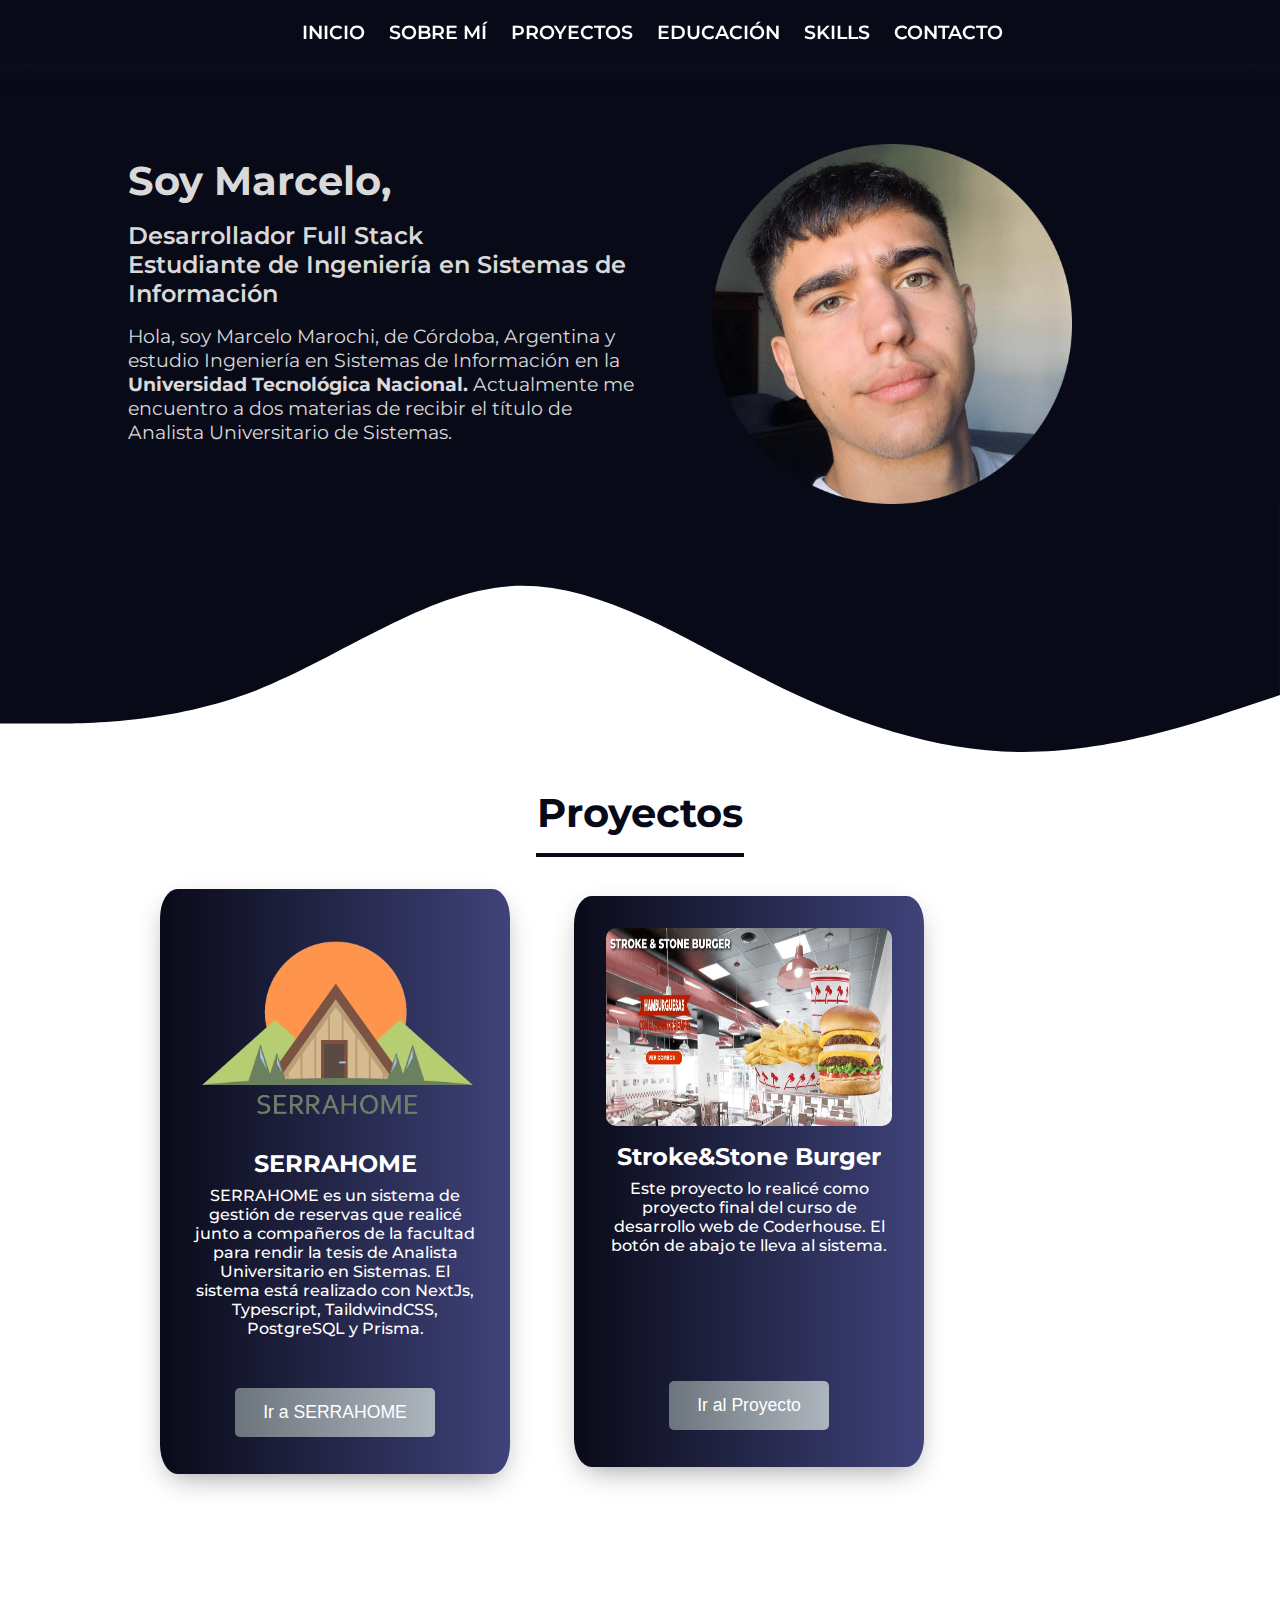
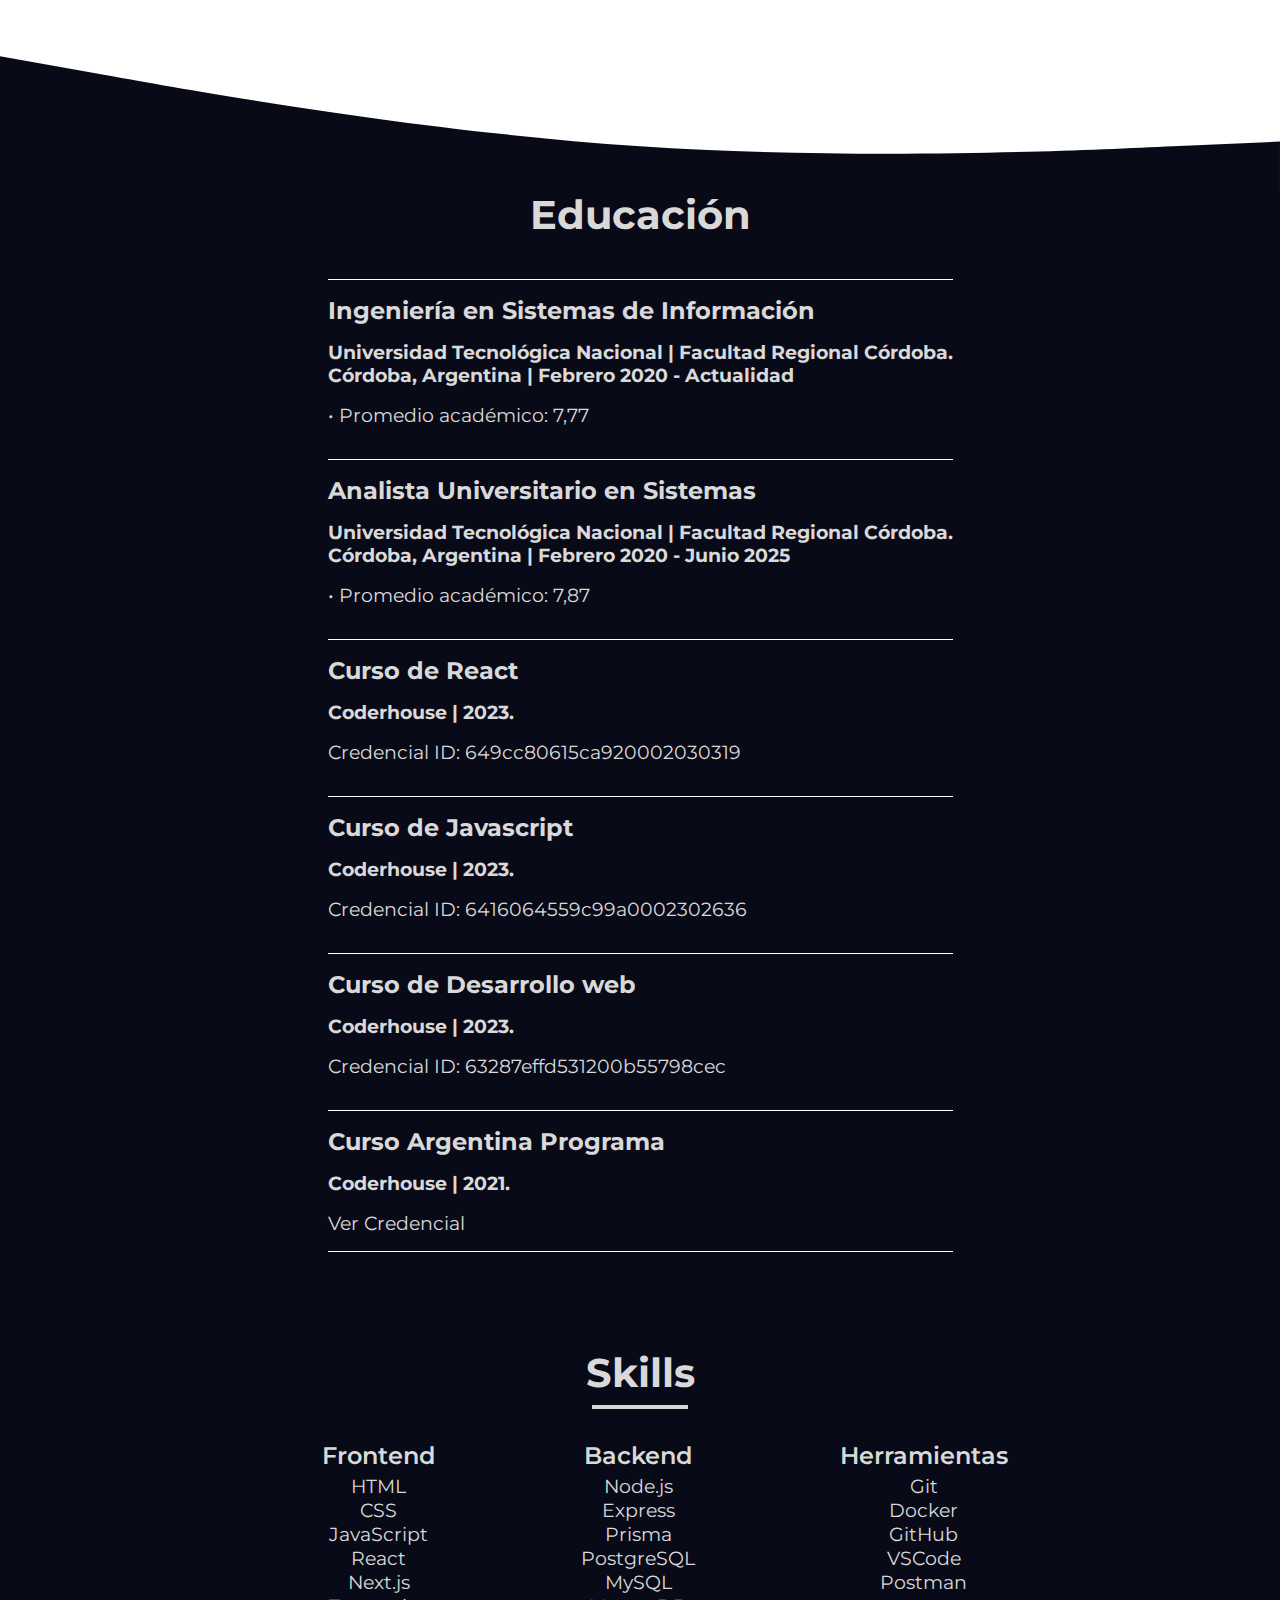
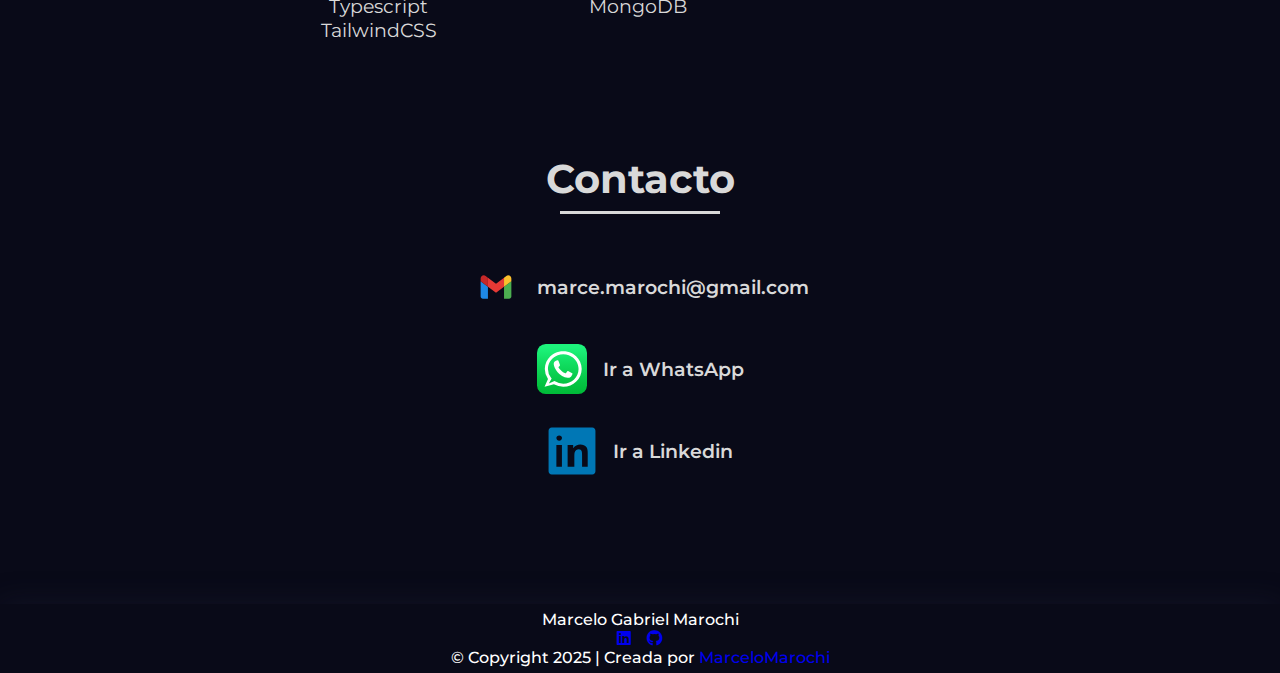
==== index.html @ b8e439f9 "Agrego transition transform a algunos elementos" ====
<!DOCTYPE html>
<html lang="en">
  <head>
    <!-- Etiquetas de compatibilidad -->
    <meta charset="UTF-8" />
    <meta http-equiv="X-UA-Compatible" content="IE=edge" />
    <meta name="viewport" content="width=device-width, initial-scale=1.0" />

    <link rel="shortcut icon" href="img/icono-porfolio-maleta.png" type="image/x-icon">
    
    <!-- GOOGLE FONTS -->
    <link href="https://fonts.googleapis.com/css2?family=Montserrat:ital,wght@0,100..900;1,100..900&display=swap" rel="stylesheet">
    
    
    <link rel="stylesheet" href="css/style.css">
    
    <!-- FONTAWESOME - iconos -->
    <link
      rel="stylesheet"
      href="https://cdnjs.cloudflare.com/ajax/libs/font-awesome/5.15.4/css/all.min.css"
      integrity="sha512-1ycn6IcaQQ40/MKBW2W4Rhis/DbILU74C1vSrLJxCq57o941Ym01SwNsOMqvEBFlcgUa6xLiPY/NS5R+E6ztJQ=="
      crossorigin="anonymous"
      referrerpolicy="no-referrer"
    />

    <!-- Animate.css -->
    <link rel="stylesheet" href="https://cdnjs.cloudflare.com/ajax/libs/animate.css/4.1.1/animate.min.css"/>

    <title>Marochi Marcelo</title>
  </head>
  <body>
    <header>
      <div class="container">
        <button class="nav-toggle" aria-label="abrir navegacion">
          <span class="hamburger"></span>
        </button>
        <div class="nav__espacio"></div>
        <nav class="nav">
          <ul class="nav__list flex__nav">
            <li class="nav__item"><a class="nav__link" href="">Inicio</a></li>
            <li class="nav__item"><a class="nav__link" href="index.html">Sobre Mí</a></li>
            <li class="nav__item"><a class="nav__link" href="./index.html#proyectos">Proyectos</a></li>
            <li class="nav__item"><a class="nav__link" href="./index.html#educacion">Educación</a></li>
            <li class="nav__item"><a class="nav__link" href="./index.html#skills">Skills</a></li>
            <li class="nav__item"><a class="nav__link" href="./index.html#contacto">Contacto</a></li>
          </ul>
        </nav>
      </div>
    </header>
    

    <!-- Inicio -->
    <section id="inicio">
        <div class="inicio" >
          <div class="container ">
            <div class="flex_between animate__animated animate__bounceInDown inicio__animacion">
              <!-- FLEXBOX: columna 1 -->
              <div class="inicio__text">
                <h1 class="inicio__h1">Soy Marcelo,</h1>
                <h2 class="inicio__h2">Desarrollador Full Stack</h2>
                <h2 class="inicio__h2">Estudiante de Ingeniería en Sistemas de Información</h2>
                <p class="inicio__p">
                  Hola, soy Marcelo Marochi, de Córdoba, Argentina y estudio Ingeniería
                  en Sistemas de Información en la <strong>Universidad Tecnológica Nacional.</strong>
                  Actualmente me encuentro a dos materias de recibir el título de
                  Analista Universitario de Sistemas.
                </p>
              </div>

              <!-- FLEXBOX: columna 2 -->
              <div class="inicio__img">
                <img  src="img/marce-circ.png" alt="Una persona programando.">
              </div>
            </div>
          </div>
        </div>  
    </section>

    <!-- Wave de getwaves.com -->
     <div class="svg__inicio">
      <svg xmlns="http://www.w3.org/2000/svg" viewBox="0 0 1440 320"><path fill="#090a18" fill-opacity="1" d="M0,256L48,256C96,256,192,256,288,218.7C384,181,480,107,576,101.3C672,96,768,160,864,208C960,256,1056,288,1152,288C1248,288,1344,256,1392,240L1440,224L1440,0L1392,0C1344,0,1248,0,1152,0C1056,0,960,0,864,0C768,0,672,0,576,0C480,0,384,0,288,0C192,0,96,0,48,0L0,0Z"></path></svg>
     </div>

    <!-- Proyectos -->
    <section id="proyectos">

      <div class="container animate__animated animate__zoomInUp">
        <h1 class="proyectos__h1">Proyectos</h1>
        <div class="heading-line"></div>
        <div class="row ">
          
          <!-- Tarjeta 1 -->
          <div class="card card--dark">
            <img class="card__img" src="./img/logo-serrahome-png.png" alt="">
            <h2 class="card__tittle">SERRAHOME</h2>
            <div class="card__abajo">
              <p class="card__description">SERRAHOME es un sistema de gestión de reservas que realicé junto a compañeros de la facultad para rendir la tesis de Analista Universitario en Sistemas. El sistema está realizado con NextJs, Typescript, TaildwindCSS, PostgreSQL y Prisma.</p>
              <a href="pags/serrahome.html"><button class="btn degrade">Ir a SERRAHOME </button></a>
            </div>
          </div>

          <!-- Tarjeta 2 -->
          <div class="card card--dark">
            <img class="card__img" src="img/img-strokestoneburger.jpg" alt="">
            <h2 class="card__tittle">Stroke&Stone Burger</h2>
            <div class="card__abajo"></div>
              <p class="card__description">Este proyecto lo realicé como proyecto final del curso de desarrollo web de Coderhouse. El botón de abajo te lleva al sistema.</p>
              <a href="https://marcelomarochi.github.io/proyectoFinalMarochi_desarrolloWebCoderhouse/index.html" target="_blank"><button class="btn degrade"> Ir al Proyecto</button></a>
            </div>
          </div>
        </div>
      </div>
    </section>


    <!-- Wave  -->
     <div class="svg__educacion">
      <svg xmlns="http://www.w3.org/2000/svg" viewBox="0 0 1440 320"><path fill="#090a18" fill-opacity="1" d="M0,160L120,181.3C240,203,480,245,720,261.3C960,277,1200,267,1320,261.3L1440,256L1440,320L1320,320C1200,320,960,320,720,320C480,320,240,320,120,320L0,320Z"></path></svg>
     </div>

    <!-- Educación -->
    <section id="educacion">
      <div class="container">
        <div class="">
          <h1 class="h1 educacion__h1">Educación</h1>
          <div class="flex__educacion">
            <div class="educacion__text">
              <div class="educacion__item">
                <hr width="100%" color="white" size="" />
                <h2 class="h2 educacion__h2">Ingeniería en Sistemas de Información</h2>
                <h3 class="h3 educacion__h3"> Universidad Tecnológica Nacional | Facultad Regional Córdoba.</h3>
                <h3 class="h3 educacion__h3 educacion__segrenglon">Córdoba, Argentina | Febrero 2020 - Actualidad</h3>
                <p class="educacion__descripcion" >• Promedio académico: 7,77</p>
              </div>

              <div class="educacion__item">
                <hr width="100%" color="white" size="" />
                <h2 class="h2 educacion__h2">Analista Universitario en Sistemas</h2>
                <h3 class="h3 educacion__h3"> Universidad Tecnológica Nacional | Facultad Regional Córdoba.</h3>
                <h3 class="h3 educacion__h3 educacion__segrenglon">Córdoba, Argentina | Febrero 2020 - Junio 2025</h3>
                <p class="educacion__descripcion" >• Promedio académico: 7,87</p>
              </div>

              <div class="educacion__item">
                <hr width="100%" color="white" size="" />
                <h2 class="h2 educacion__h2">Curso de React</h2>
                <h3 class="h3 educacion__h3 educacion__segrenglon">Coderhouse | 2023.</h3>
                <a class="educacion__descripcion credencial__transition" href="https://pub.coderhouse.com/legacy-certificates/649cc80615ca920002030319?lang=es" target="_blank">Credencial ID: 649cc80615ca920002030319</a>
              </div>

              <div class="educacion__item">
                <hr width="100%" color="white" size="" />
                <h2 class="h2 educacion__h2">Curso de Javascript</h2>
                <h3 class="h3 educacion__h3 educacion__segrenglon">Coderhouse | 2023.</h3>
                <a class="educacion__descripcion credencial__transition" href="https://pub.coderhouse.com/legacy-certificates/6416064559c99a0002302636?lang=es" target="_blank">Credencial ID: 6416064559c99a0002302636</a>
              </div>

              <div class="educacion__item">
                <hr width="100%" color="white" size="" />
                <h2 class="h2 educacion__h2">Curso de Desarrollo web</h2>
                <h3 class="h3 educacion__h3 educacion__segrenglon">Coderhouse | 2023.</h3>
                <a class="educacion__descripcion credencial__transition" href="https://pub.coderhouse.com/legacy-certificates/63287effd531200b55798cec?lang=es" target="_blank">Credencial ID: 63287effd531200b55798cec</a>
              </div>
              
              <div class="educacion__item">
                <hr width="100%" color="white" size="" />
                <h2 class="h2 educacion__h2">Curso Argentina Programa</h2>
                <h3 class="h3 educacion__h3 educacion__segrenglon">Coderhouse | 2021.</h3>
                <a class="educacion__descripcion credencial__transition" href="https://mumuki.io/argentina-programa/certificates/verify/vJ_RTf87F6iV4u1j" target="_blank"><p class="educacion__ulti">Ver Credencial</p></a>
                <hr width="100%" color="white" size="" />
              </div>
            </div>
            
          </div>
        </div>
      </div>
    </section>

    <!-- SECTION 3 - SKILLS -->
     <section id="skills">
      <div class="container skills__padding">
        <div class="">

        
          <h1 class="h1 skills__h1">Skills</h1>
          <div class="heading-line--skills"></div>
          <div class="flex__skills">
            <div class="skills__item">
              <h2 class="h2 skills__h2">Frontend</h2>
              <ul class="skills__list">
                <li class="skills__li">HTML</li>
                <li class="skills__li">CSS</li>
                <li class="skills__li">JavaScript</li>
                <li class="skills__li">React</li>
                <li class="skills__li">Next.js</li>
                <li class="skills__li">Typescript</li>
                <li class="skills__li">TailwindCSS</li>
              </ul>
            </div>
            <div class="skills__item">
              <h2 class="h2 skills__h2">Backend</h2>
              <ul class="skills__list">
                <li class="skills__li">Node.js</li>
                <li class="skills__li">Express</li>
                <li class="skills__li">Prisma</li>
                <li class="skills__li">PostgreSQL</li>
                <li class="skills__li">MySQL</li>
                <li class="skills__li">MongoDB</li>
              </ul>
            </div>
            <div class="skills__item">
              <h2 class="h2 skills__h2">Herramientas</h2>
              <ul class="skills__list">
                <li class="skills__li">Git</li>
                <li class="skills__li">Docker</li>
                <li class="skills__li">GitHub</li>
                <li class="skills__li">VSCode</li>
                <li class="skills__li">Postman</li>
              </ul>
            </div>
          </div>
        </div>
      </div>
     </section>

     <!-- SECTION 4 - CONTACTO -->
    <section id="contacto">
      <div class="container animate__animated animate__jackInTheBox">
        <h1 class="h1 contacto__h1">Contacto</h1>
        <div class="heading-line--contacto"></div>
        <div class="contacto__info">
          
          <div class="contacto__linea">
            <img class="contacto__iconos" src="svg/google_mail_gmail_logo_icon_159346.svg" alt="Icono Gmail">
            <p class="contacto__p">marce.marochi@gmail.com</p>
          </div>

          <div class="contacto__linea">
            <img class="contacto__iconos" src="svg/iconfinder-social-media-applications-23whatsapp-4102606_113811.svg" alt="Icono WhatsApp">
            <a href="https://wa.me/3517660421/" target="_blank"><p class="contacto__p">Ir a WhatsApp</p></a>
          </div>

          <div class="contacto__linea">
            <img class="contacto__iconos" src="svg/in_linked_linkedin_media_social_icon_124259.svg" alt="Icono Linkedin">
            <a href="https://www.linkedin.com/in/marcelomarochi/" target="_blank"><p class="contacto__p">Ir a Linkedin</p></a>
          </div>

        </div>
      </div>

    </section>

    <footer id="footer">
      <div class="container ">
        <div>Marcelo Gabriel Marochi</div>

        <a class="footer__icon" href="https://www.linkedin.com/in/marcelomarochi/" target="_blank"><i class="fab fa-linkedin"></i></a>
        <a class="footer__icon" href="https://github.com/MarceloMarochi" target="_blank"><i class="fab fa-github"></i></a>

        <div class="footer-bottom__copyright">
          &copy; Copyright 2025 | Creada por
          <a href="https://github.com/MarceloMarochi" target="_blank">MarceloMarochi</a>
        </div>
      </div>
    </footer>
    <script src="js/main.js"></script>
  </body>
</html>
---- css/style.css ----
* {
    margin:0;
    padding:0;
    box-sizing: border-box;
}

ul {
    list-style-type: none;
}

a {
    text-decoration: none;
}

/* Para que las imagenes se adapten */
img {
    max-width: 100%;
}

img, svg {
    vertical-align: middle;
}

:root {
    --color-oscuro: #090a18; 
    --color-gris: #737373; 
    --color-claro: #D9D9D9; 
}

body {
    /* FUENTES */
    font-family: "Montserrat", sans-serif;
    font-optical-sizing: auto;
    font-weight: 500;
    font-style: normal;
}

.container {
    width: 95%;
    margin: 0 auto;
    max-width: 1320px;
}

.col {
    width: 100%;   
}

.heading-line::before {
    content: "";
    width: 13rem;
    height: 0.2rem;
    display: block;
    margin: 0 auto;
    background-color: var(--color-oscuro);
}

.heading-line--claro::before {
    background-color: var(--color-claro);
}


/* BARRA DE NAVEGACION  */
header {
    padding: 0.5rem 0 0.5rem 0;
    min-height: 4rem;
    background-color:var(--color-oscuro);
    position: sticky;
    top: 0;
    z-index: 1;
    box-shadow: 0 0 30px 0 rgba(29, 31, 53, 0.45);
    text-align: center;
}

.nav {
    width: 100%;
    visibility: hidden;
    height: 0;
    position: absolute;
    font-size: 1rem;
}

/* MENU HAMBURGUESA */
.nav-toggle {
    cursor: pointer;
    border: 1px solid rgba(255, 255, 255, 0.1);
    width: 3rem;
    height: 3rem;
    border-radius: 0.25rem;
    background-color: transparent;
    color: rgba(255, 255, 255, 0.55);
    transition: opacity 250ms ease;
    position: absolute;
    left: 0;
}

.nav-toggle:focus,
.nav-toggle:hover {
    opacity: 0.75;
}

.hamburger {
    width: 50%;
    position: relative;
}

.hamburger,
.hamburger::before,
.hamburger::after {
    display: block;
    margin: 0 auto;
    height: 3px;
    background: white;
}

.hamburger::before,
.hamburger::after {
    content: "";
    width: 100%;
}

.hamburger::before {
    transform: translateY(-6px);
}

.hamburger::after {
    transform: translateY(3px);
}

.nav--visible {
    visibility: visible;
    height: auto;
    position: relative;
}


/* Etiqueta <a> */
.nav__link {
    text-decoration: none;
    color: #fff;
    text-transform: uppercase;
    font-weight: 600;
    font-size: 1.2rem;
}

.nav__item {
    margin-top: 0.75rem;
}

.nav__list {
    margin-top: 0;
    padding: 0;
    list-style: none;
}

.nav__link:hover,
.nav__link:focus {
  opacity: 0.65;
}

.nav__espacio {
    widht: 100%;
    height: 3rem;
}



/* INICIO SECCION 1 */

.inicio {
    background-color: var(--color-oscuro);
    padding: 3rem 0 0 0;
    height: 100%;
    width: 100%;
}

.svg__inicio {
    transform: translateY(-0.5rem);
    position: relative;
    z-index: -1;
}

.inicio__h1  {
    font-size: 2.5rem;
    font-weight: 700;
    color: var(--color-claro);
    margin-bottom: 1rem;
}

.inicio__h2 {
    font-size: 1.5rem;
    font-weight: 600;
    color: var(--color-claro);
}

.inicio__p {
    font-size: 1.2rem;
    font-weight: 400;
    color: var(--color-claro);
    margin: 1rem 0;
}

.inicio__img {
    /* max-width: 40vh; */
    margin-top: 2rem;
}

.flex_between {
    display: flex;
    flex-direction: column;
    align-items: center;
} 

.inicio__animacion {
    animation-duration:4s;
    animation-name: aparecer;
    /* animation-delay: 0.5s; */
    animation-iterator-count: 1;
}

@keyframes aparecer {
    0% {
        opacity: 0;
    }
    100% {
        opacity: 1;
    }
}

/* SECCION 2 PROYECTOS */

.proyectos__h1 {
    font-size: 2.5rem;
    font-weight: 700;
    color: var(--color-oscuro);
    margin-bottom: 1rem;
    text-align: center;
}

.row {
    display: flex;
    flex-direction: column;
    align-items: center;
}

.card {
    text-align: center;
    max-width: 350px;
    max-height: 600px;
    margin: 2rem;
    padding: 2rem;
    box-shadow: 0 10px 30px -10px rgba(0,0,0,0.45);
    border-radius: 5%;
    transition: transform 0.3s;
}

.card:hover {
    transform: scale(1.1667);
}

.card--light {
    background-color: var(--color-claro);
}

.card--dark {
    background-image: linear-gradient(to right,rgb(9, 10, 24),rgb(63, 67, 122));
    color: #fff;
}

.card__img {
    max-width: 100%;
    border-radius: 10px;
    min-height: 22vh;
}

.card__tittle {
    margin: 1rem 0 0.5rem 0;
}

.card__description {
    margin: 0.5rem 0;
    min-height: 21vh; 
}


/* SECTION 3 - EDUCACION */

#educacion {
    background-color: var(--color-oscuro);
    color: var(--color-claro);
}

.svg__educacion {
    transform: translateY(0.5rem);
}

.flex__educacion {
    display: flex;
    flex-direction: column;
    justify-content: center;
    align-items: center;   
}

.educacion__item {
    padding: 1rem 0;
}
.educacion__h1 {
    font-size: 2.5rem;
    margin-bottom: 1.5rem;
    text-align: center;
}

.educacion__h2 {
    margin: 1rem 0 1rem 0;
}

.educacion__segrenglon {
    margin-bottom: 1rem;
}

.educacion__descripcion {
    font-size: 1.2rem;
    font-weight: 400;
    color: var(--color-claro);
}

.educacion__ulti {
    margin-bottom: 1rem;
}


/* SECTION 4 - SKILLS */

#skills {
    background-color: var(--color-oscuro);
    color: var(--color-claro);
    text-align: center;
}

.skills__h1 {
    font-size: 2.5rem;
    text-align: center;
    padding-bottom: 0.5rem
}

.skills__h2 {
    font-size: 1.5rem;
    font-weight: 600;
    color: var(--color-claro);
    margin-bottom: 0.25rem;
}

.skills__li {
    font-size: 1.2rem;
    font-weight: 400;
    color: var(--color-claro);
}

.skills__item {
    margin-bottom: 2rem;
}

.heading-line--skills::before {
    content: "";
    width: 6rem;
    height: 0.2rem;
    display: block;
    margin: 0 auto;
    background-color: var(--color-claro);
    margin-bottom: 2rem;
}

.skills__padding {
    padding: 5rem 0 2.5rem 0;  
}



/* SECTION 5 - CONTACTO */
#contacto {
    background-color: var(--color-oscuro);
    color: var(--color-claro);
    text-align: center;
    padding: 2.5rem 0 5rem 0;
}

.contacto__h1 {
    font-size: 2.5rem;
    margin-bottom: 0.5rem;
}

.heading-line--contacto {
    content: "";
    width: 10rem;
    height: 0.2rem;
    display: block;
    margin: 0 auto;
    background-color: var(--color-claro);
    margin-bottom: 2rem;
}

.contacto__info {
    margin: 2rem 0;
}

.contacto__linea {
    display: flex;
    flex-direction: row;
    justify-content: center;
    align-items: center;
    padding: 1rem 0;
    flex-wrap: wrap;
    transition: transform 0.3s;
}

.contacto__linea:hover {
    transform: scale(1.1667);
}

.contacto__iconos {
    width: 50px;
    height: 50px;
}

.contacto__p {
    color: var(--color-claro);
    font-size: 1.2rem;
    font-weight: 600;
    margin-left: 1rem;
}



/* SERRAHOME */

.serrahome {
    margin: 4rem 0 4rem 0;
    min-height: 80vh;
}

.serrahome__h1 {
    font-size: 2.5rem;
    font-weight: 700;
    color: var(--color-oscuro);
    margin-bottom: 1rem;
}

.serrahome__p {
    font-size: 1.2rem;
    font-weight: 500;
    color: var(--color-oscuro);
    margin-bottom: 1rem;
    
}

.serrahome__h2 {
    font-size: 1.8rem;
    font-weight: 700;
    color: var(--color-oscuro);
    margin: 3rem 0 1rem 0;
}

.serrahome__video {
    /* max-width: 100%; */
    box-shadow: 0 10px 30px -10px rgba(0,0,0,0.45);

}

.flex_serrahome__tecnologias {
    display: flex;
    justify-content: space-around;
}

.serrahome_tecnologias {
    height: 6vh;
    margin-bottom: 5rem;
    transition: transform 0.3s;
}

.serrahome_tecnologias:hover {
    transform: scale(1.1667);
}

/* FOOTER */
#footer {
    background-color: #090a18;
    color: white;
    text-align: center;
    padding: 0.4rem 0;
    box-shadow: 0 0 30px 0 rgba(29, 31, 53, 0.45);
    
}


.footer__icon {
    margin: 0.2rem 0.4rem;
}


/* BOTONES */
.btn {
    border: none; 
    color: white; 
    padding: 14px 28px; 
    cursor: pointer; 
    border-radius: 5px; 
    display: inline-block;
    margin: 5px;
    font-size: 1.1rem;
    font-weight: 500;
}

.degrade {background-image: linear-gradient(to right, #6c757d, #adb5bd);} 
.degrade:hover {background-image: linear-gradient(to right, #848b92, #adb5bd);;}


@media (min-width: 430px) {
    .inicio__img {
        max-width: 40vh;
    }
}

@media (min-width: 768px) {
    .container {
        width: 90%;
    }

    /* SECCION 1 - INICIO */
    .flex_between {
        display: flex;
        flex-direction: row;
        justify-content: space-between;
        align-content: center;
        align-items: center;
    }

    .inicio__img {
        margin-right: 5rem;
    }
    
    .inicio__text{
        max-width: 50%;
    } 
}

@media (min-width: 1024px) {
    .container {
        width: 80%;
    }

    /* BARRA DE NAVEGACION */
    .nav-toggle {
        display: none;
    }

    .nav {
        visibility: visible;
        height: auto;
        position: relative;
    }

    .flex__nav {
        display: flex;
        justify-content: center;
        align-items: center;
    }

    .nav__link {
        margin-left: 1.5rem;
    }

    .nav__espacio {
        widht: 0px;
        height: 0px;
    }

}
    

@media (min-width: 1200px) {
    /* SECCION 2 PROYECTOS */
    .row {
        display: flex;
        flex-flow: row wrap;
        justify-content: space-araund;
    }

    /* SECTION 3 - SKILLS */
    .flex__skills {
        display: flex;
        flex-wrap: wrap;
        justify-content: space-evenly;
        margin-left: 3rem;
    }

    /* SERRAHOME */
    .flex_serrahome {
        display: flex;
        justify-content: space-between;
    } 
    
    .serrahome__text {
        max-width: 50%;
    }

    .serra__columna__margin {
        margin: 0 0 0 5rem;
    }   
    
    .serrahome__flex-direction-column {
        display: flex;
        flex-direction: column;
        justify-content: space-evenly;
        
    }

    .serrahome__video {
        max-width: 800px;
        max-widht: 800px;
    }
}
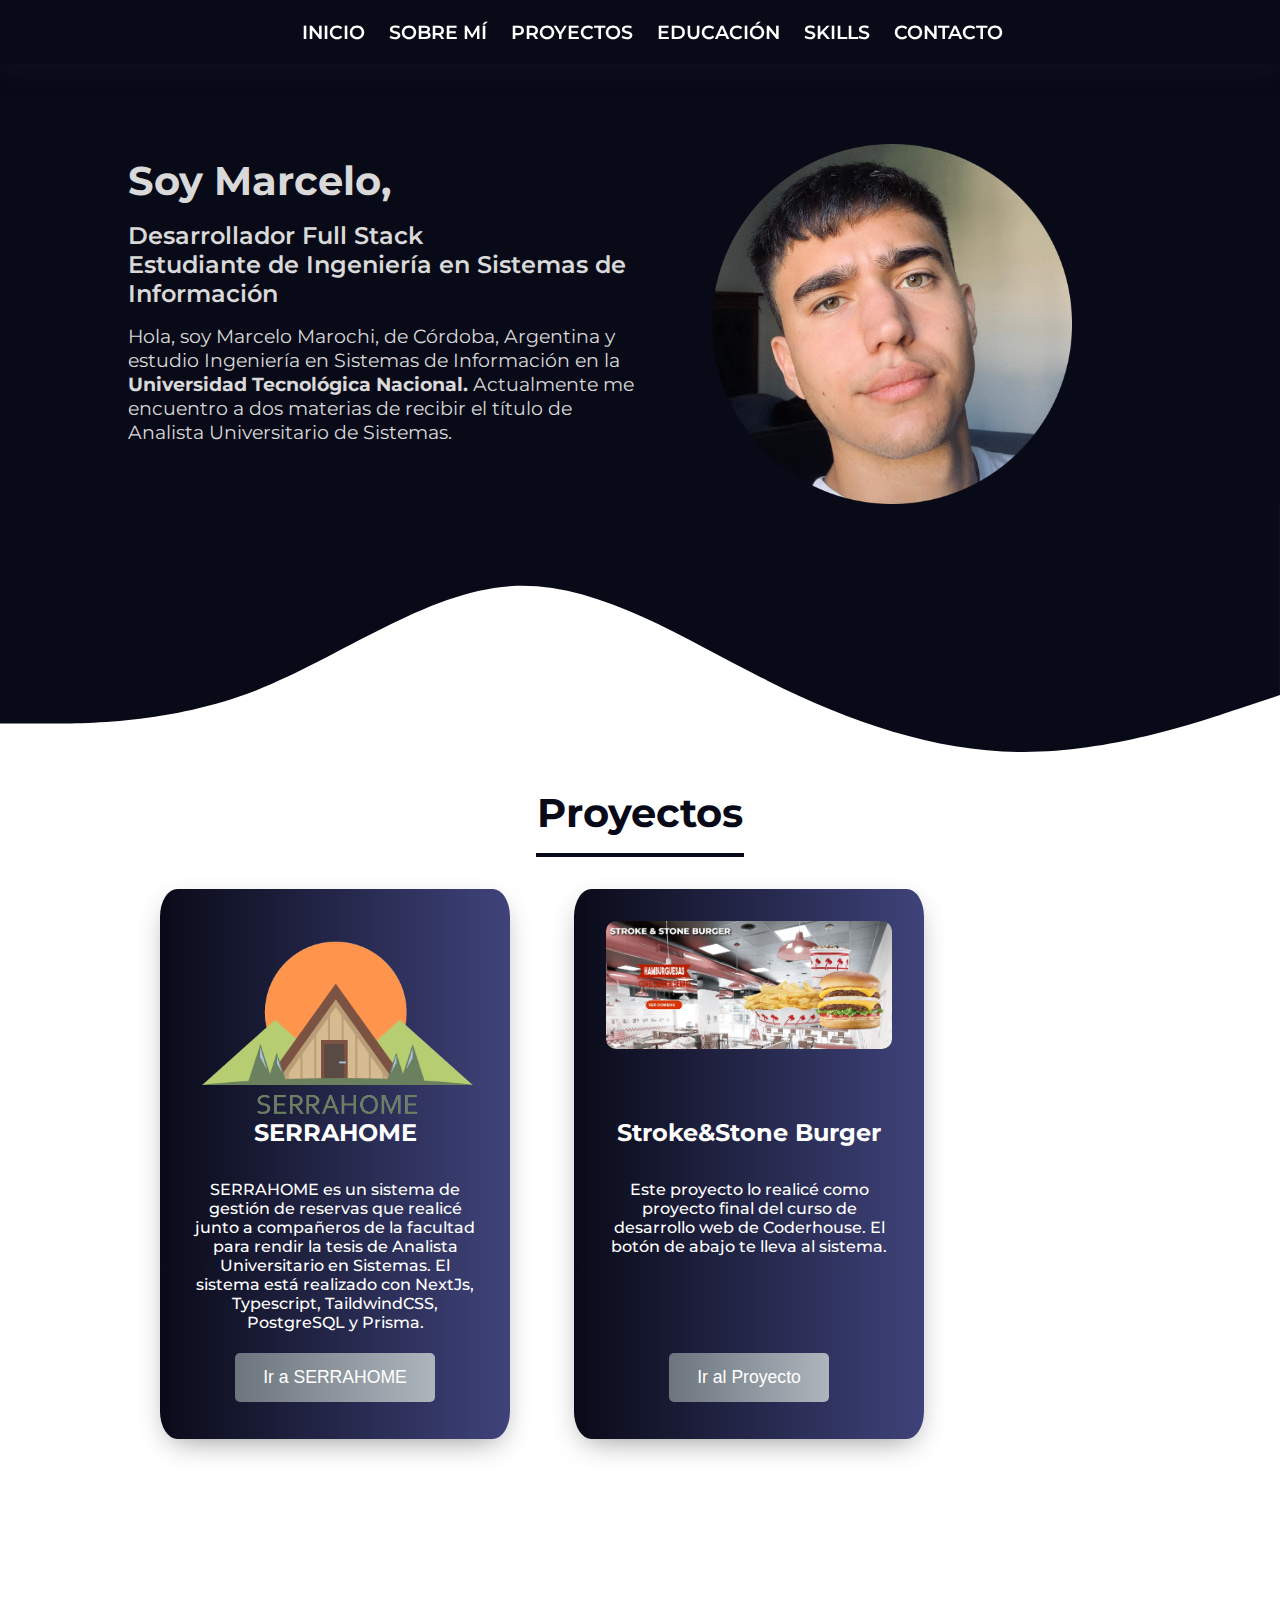
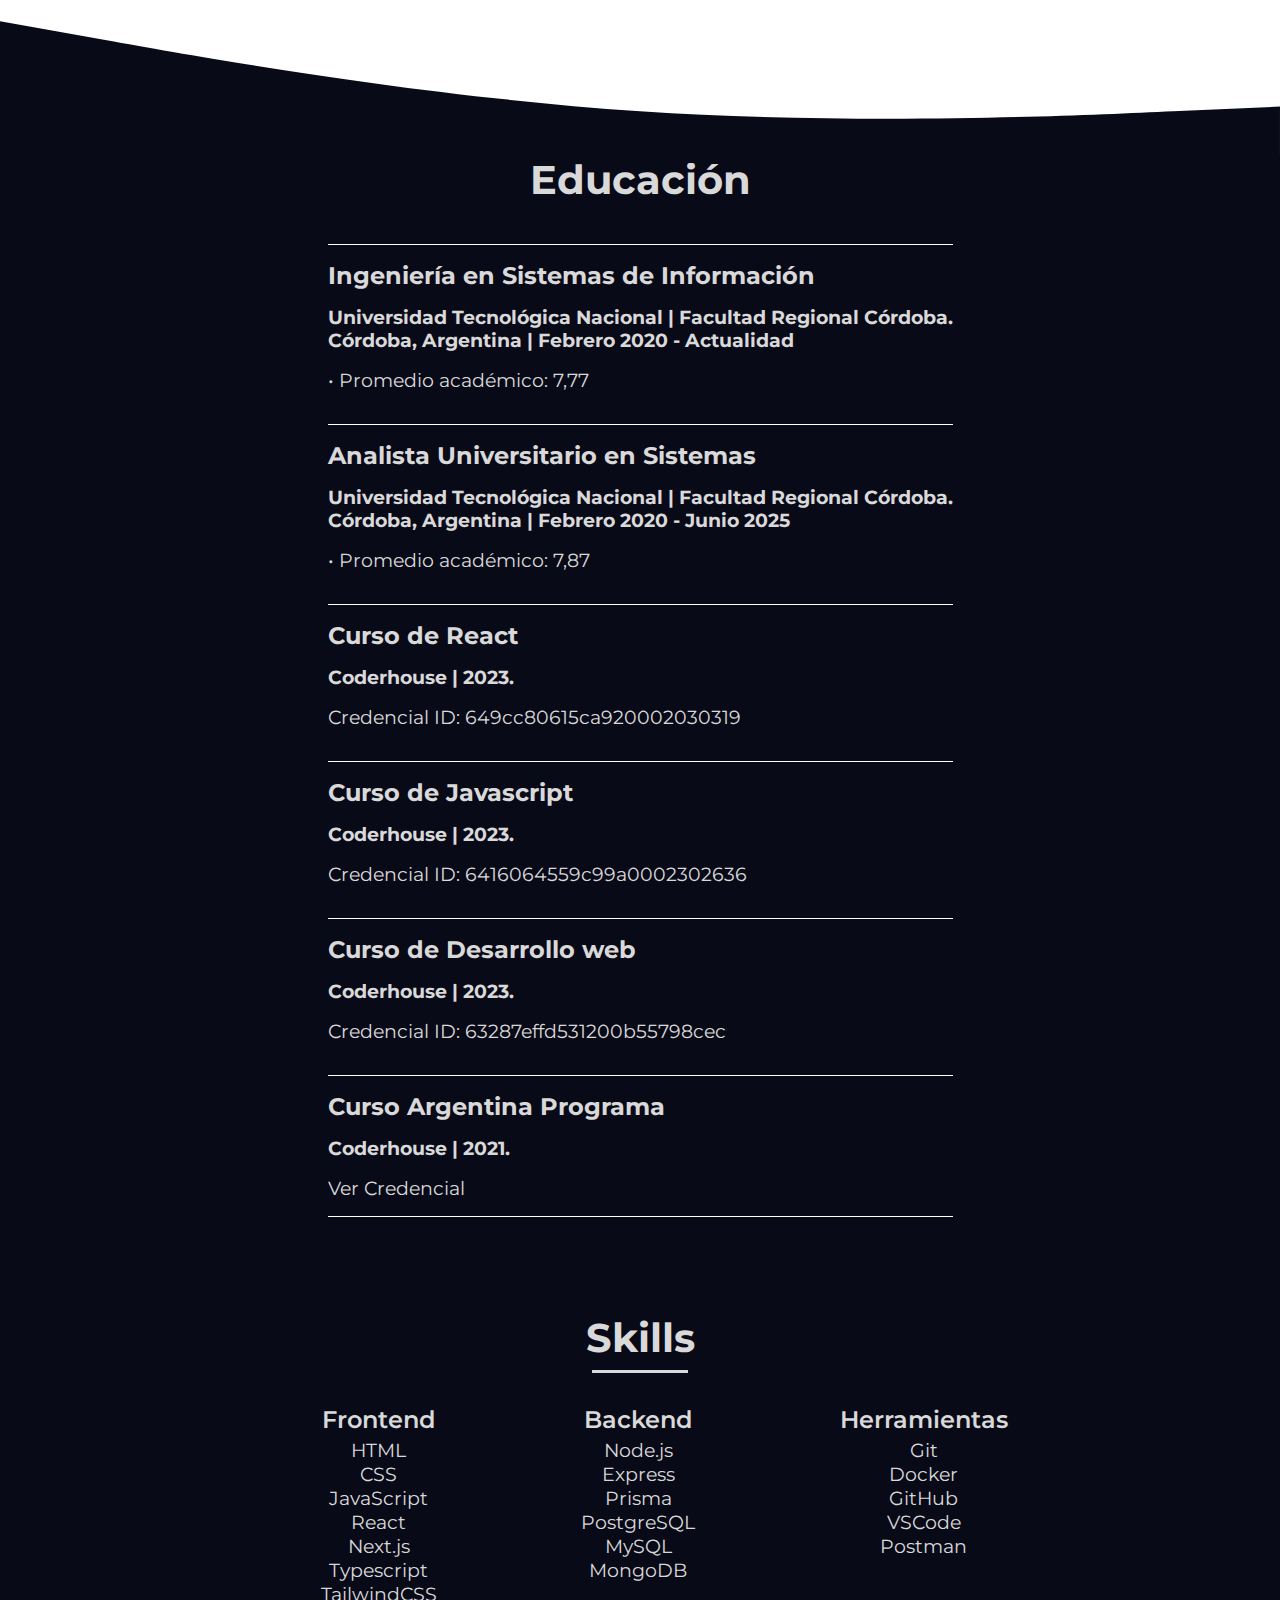
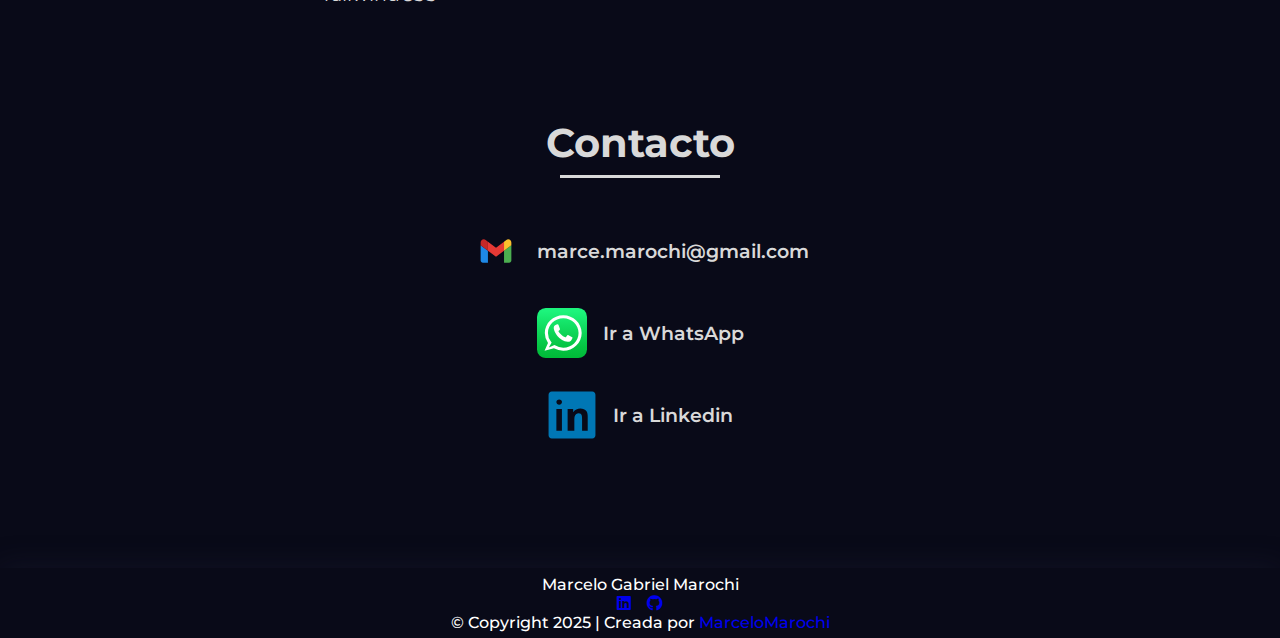
==== commit 78c27b6f: "Arreglo del tamaño de las cards" ====
--- a/index.html
+++ b/index.html
@@ -103,9 +103,10 @@
           <div class="card card--dark">
             <img class="card__img" src="img/img-strokestoneburger.jpg" alt="">
             <h2 class="card__tittle">Stroke&Stone Burger</h2>
-            <div class="card__abajo"></div>
-              <p class="card__description">Este proyecto lo realicé como proyecto final del curso de desarrollo web de Coderhouse. El botón de abajo te lleva al sistema.</p>
-              <a href="https://marcelomarochi.github.io/proyectoFinalMarochi_desarrolloWebCoderhouse/index.html" target="_blank"><button class="btn degrade"> Ir al Proyecto</button></a>
+              <div class="card__abajo">
+                <p class="card__description">Este proyecto lo realicé como proyecto final del curso de desarrollo web de Coderhouse. El botón de abajo te lleva al sistema.</p>
+                <a href="https://marcelomarochi.github.io/proyectoFinalMarochi_desarrolloWebCoderhouse/index.html" target="_blank"><button class="btn degrade"> Ir al Proyecto</button></a>
+              </div>
             </div>
           </div>
         </div>
--- a/css/style.css
+++ b/css/style.css
@@ -244,13 +244,21 @@
 
 .card {
     text-align: center;
-    max-width: 350px;
-    max-height: 600px;
+    width: 350px;
+    height: 550px;
     margin: 2rem;
-    padding: 2rem;
+    padding: 2rem 2rem 4rem 2rem;
     box-shadow: 0 10px 30px -10px rgba(0,0,0,0.45);
     border-radius: 5%;
     transition: transform 0.3s;
+    display: grid;
+    grid-gap: 1rem;
+    grid-temlate-columns: 1fr;
+    grid-template-rows: 40% 10% 50%;
+    grid-template-areas: 
+        "img"
+        "tittle"
+        "abajo";
 }
 
 .card:hover {
@@ -267,18 +275,27 @@
 }
 
 .card__img {
+    grid-area: img;
     max-width: 100%;
     border-radius: 10px;
-    min-height: 22vh;
+    /* min-height: 22vh; */
 }
 
 .card__tittle {
-    margin: 1rem 0 0.5rem 0;
+    grid-area: tittle;
+    /* margin: 1rem 0 0.5rem 0; */
 }
 
 .card__description {
-    margin: 0.5rem 0;
-    min-height: 21vh; 
+    /* margin: 0.5rem 0; */
+    /* min-height: 21vh;  */
+}
+
+.card__abajo {
+    grid-area: abajo;
+    display: flex;
+    flex-direction: column;
+    justify-content: space-between;
 }
 
 
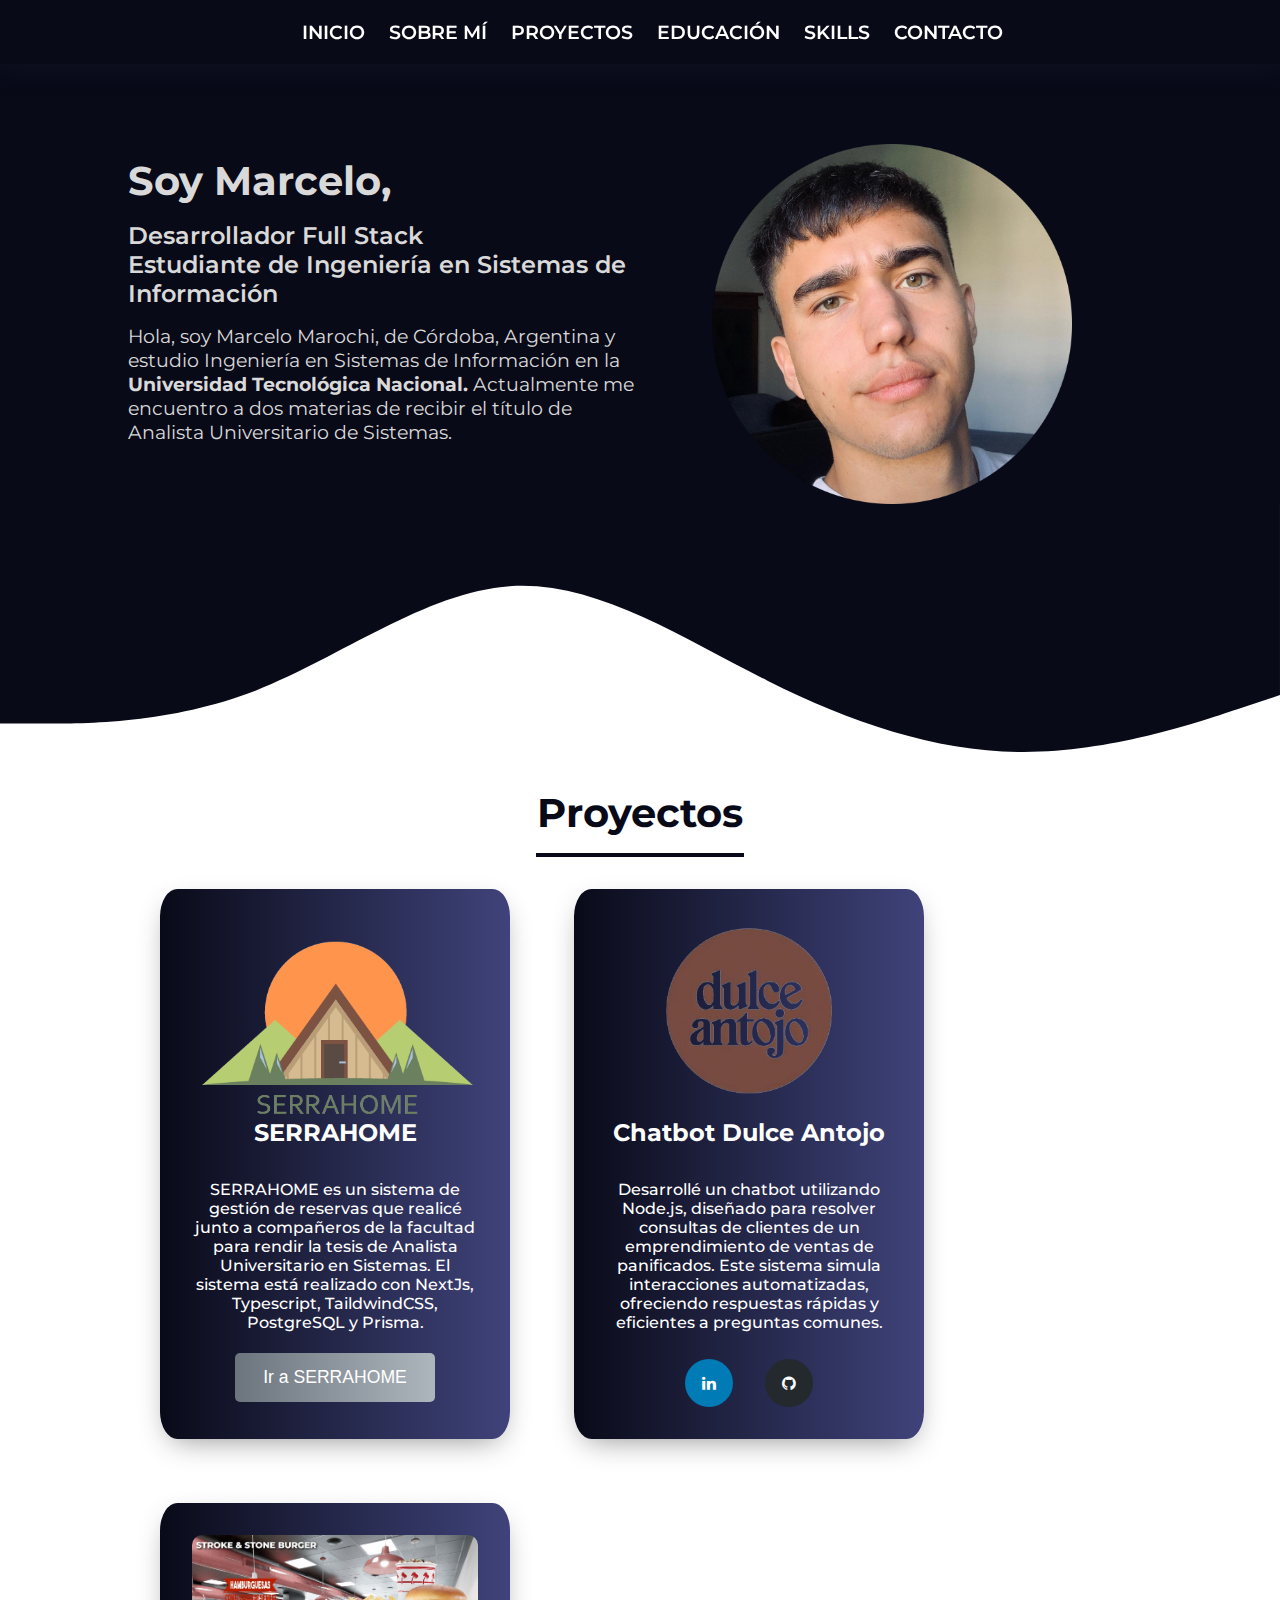
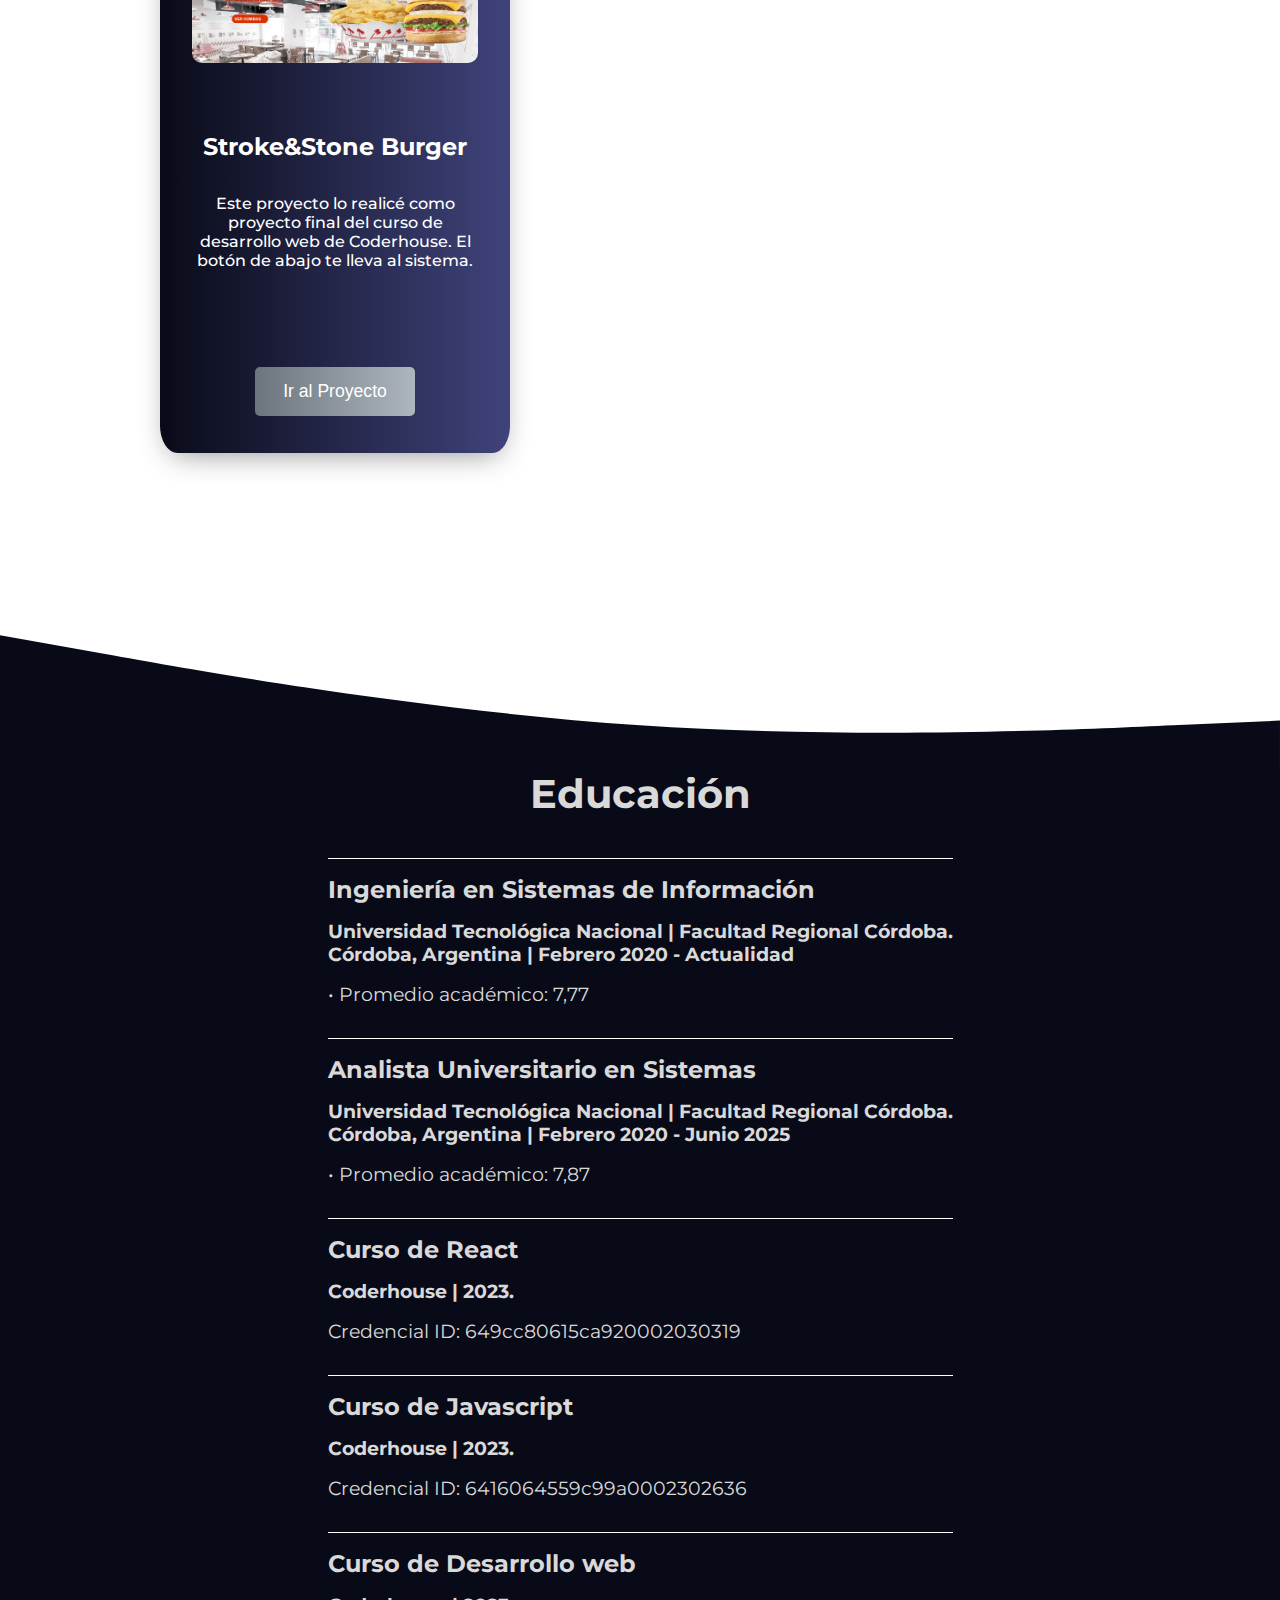
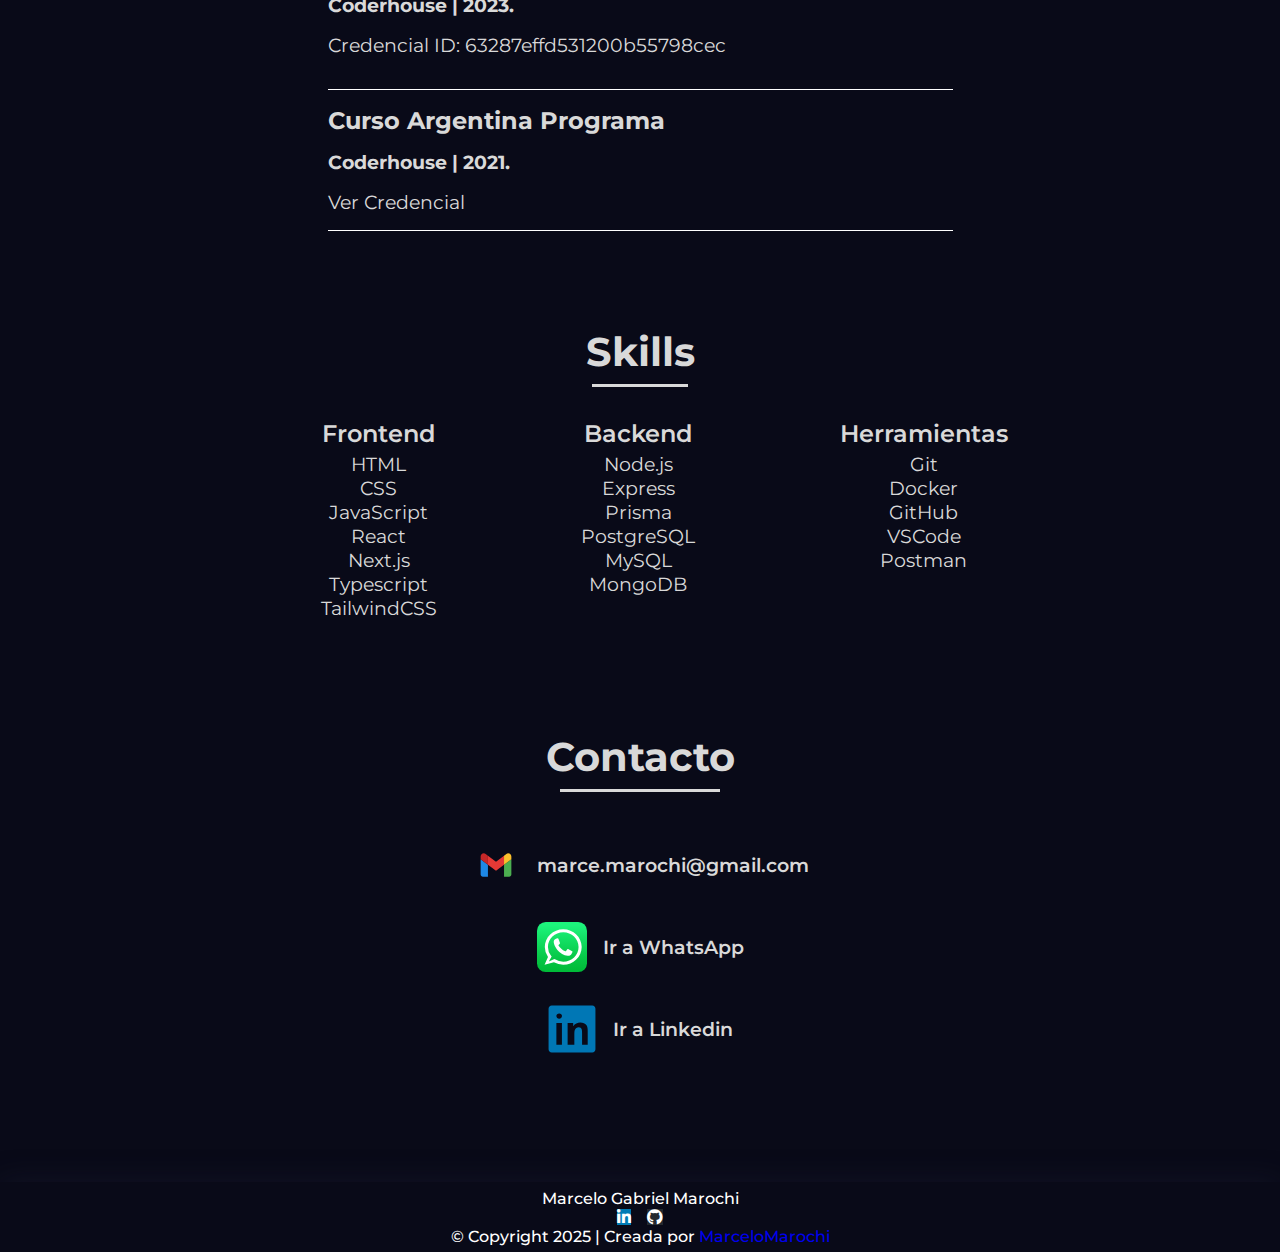
==== commit 7bebf520: "agrega la card 2: chatbot node js" ====
--- a/index.html
+++ b/index.html
@@ -22,6 +22,8 @@
       crossorigin="anonymous"
       referrerpolicy="no-referrer"
     />
+
+    <link rel="stylesheet" href="https://cdnjs.cloudflare.com/ajax/libs/font-awesome/4.7.0/css/font-awesome.min.css">
 
     <!-- Animate.css -->
     <link rel="stylesheet" href="https://cdnjs.cloudflare.com/ajax/libs/animate.css/4.1.1/animate.min.css"/>
@@ -101,6 +103,25 @@
 
           <!-- Tarjeta 2 -->
           <div class="card card--dark">
+            <img class="card__img-dulce" src="img/dulce-antojo.png" alt="">
+            <h2 class="card__tittle">Chatbot Dulce Antojo</h2>
+              <div class="card__abajo">
+                <p class="card__description">Desarrollé un chatbot utilizando Node.js, diseñado para resolver consultas de clientes de un emprendimiento de ventas de panificados. Este sistema simula interacciones automatizadas, ofreciendo respuestas rápidas y eficientes a preguntas comunes.</p>
+                 <div class="card__svg">
+
+                  <div class="card__svg__iconos">
+                    <a href="https://www.linkedin.com/feed/update/urn:li:activity:7282885502892953600/" target="_blank" class="fa fak fa-linkedin"></a>
+                  </div>
+                  <div class="card__svg__iconos">
+                    <a href="https://github.com/MarceloMarochi/chatbot-nodejs" target="_blank" class="fa fak fa-github"></a>
+                  </div>
+
+                 </div>
+              </div>
+            </div>
+
+          <!-- Tarjeta 3 -->
+          <div class="card card--dark">
             <img class="card__img" src="img/img-strokestoneburger.jpg" alt="">
             <h2 class="card__tittle">Stroke&Stone Burger</h2>
               <div class="card__abajo">
@@ -233,7 +254,7 @@
           
           <div class="contacto__linea">
             <img class="contacto__iconos" src="svg/google_mail_gmail_logo_icon_159346.svg" alt="Icono Gmail">
-            <p class="contacto__p">marce.marochi@gmail.com</p>
+            <a href="mailto:marce.marochi@gmail.com"><p class="contacto__p">marce.marochi@gmail.com</p></a>
           </div>
 
           <div class="contacto__linea">
--- a/css/style.css
+++ b/css/style.css
@@ -278,12 +278,16 @@
     grid-area: img;
     max-width: 100%;
     border-radius: 10px;
-    /* min-height: 22vh; */
-}
-
+}
+
+.card__img-dulce {
+    grid-area: img;
+    max-width: 100%;
+    height: 100%;
+    justify-self: center;
+}
 .card__tittle {
     grid-area: tittle;
-    /* margin: 1rem 0 0.5rem 0; */
 }
 
 .card__description {
@@ -297,6 +301,38 @@
     flex-direction: column;
     justify-content: space-between;
 }
+
+.card__svg {
+    display: flex;
+    justify-content: center;
+}
+
+.card__svg__iconos {
+    margin: 0 1rem;
+}
+
+.fak {
+    padding: 1rem;
+    font-size: 4rem;
+    width: 3rem;
+    text-align: center;
+    text-decoration: none;
+    border-radius: 75%;
+  }
+
+  .fak:hover {
+    opacity: 0.7;
+  }
+
+  .fa-linkedin {
+    background: #007bb5;
+    color: white;
+  }
+
+  .fa-github {
+    background: #24292e;
+    color: white;
+  }
 
 
 /* SECTION 3 - EDUCACION */
@@ -473,18 +509,27 @@
     font-size: 1.8rem;
     font-weight: 700;
     color: var(--color-oscuro);
-    margin: 3rem 0 1rem 0;
+    margin: 3rem 0 0.5rem 0;
+    text-align: center;
+}
+
+.heading-line-demo::before {
+    content: "";
+    width: 17rem;
+    height: 0.2rem;
+    display: block;
+    margin: 0 auto;
+    background-color: var(--color-oscuro);
 }
 
 .serrahome__video {
-    /* max-width: 100%; */
     box-shadow: 0 10px 30px -10px rgba(0,0,0,0.45);
 
 }
 
 .flex_serrahome__tecnologias {
     display: flex;
-    justify-content: space-around;
+    justify-content: space-evenly;
 }
 
 .serrahome_tecnologias {
@@ -494,8 +539,24 @@
 }
 
 .serrahome_tecnologias:hover {
-    transform: scale(1.1667);
-}
+    transform: scale(1.3667);
+}
+
+.serrahome__linkedin {
+    margin-bottom: 2rem;
+    padding: 0.5rem;
+    text-align: center;
+}
+
+.heading-line-linkedin::before {
+    content: "";
+    width: 19rem;
+    height: 0.2rem;
+    display: block;
+    margin: 0 auto;
+    background-color: var(--color-oscuro);
+}
+
 
 /* FOOTER */
 #footer {
@@ -534,6 +595,10 @@
     .inicio__img {
         max-width: 40vh;
     }
+
+    .heading-line-demo::before { 
+        width: 25rem;
+    }
 }
 
 @media (min-width: 768px) {
@@ -556,7 +621,11 @@
     
     .inicio__text{
         max-width: 50%;
-    } 
+    }
+
+    .serrahome_tecnologias {
+        height: 9vh;
+    }
 }
 
 @media (min-width: 1024px) {
@@ -588,6 +657,10 @@
     .nav__espacio {
         widht: 0px;
         height: 0px;
+    }
+
+    .serrahome_tecnologias {
+        height: 12vh;
     }
 
 }
@@ -625,9 +698,7 @@
     
     .serrahome__flex-direction-column {
         display: flex;
-        flex-direction: column;
-        justify-content: space-evenly;
-        
+        flex-direction: column;        
     }
 
     .serrahome__video {
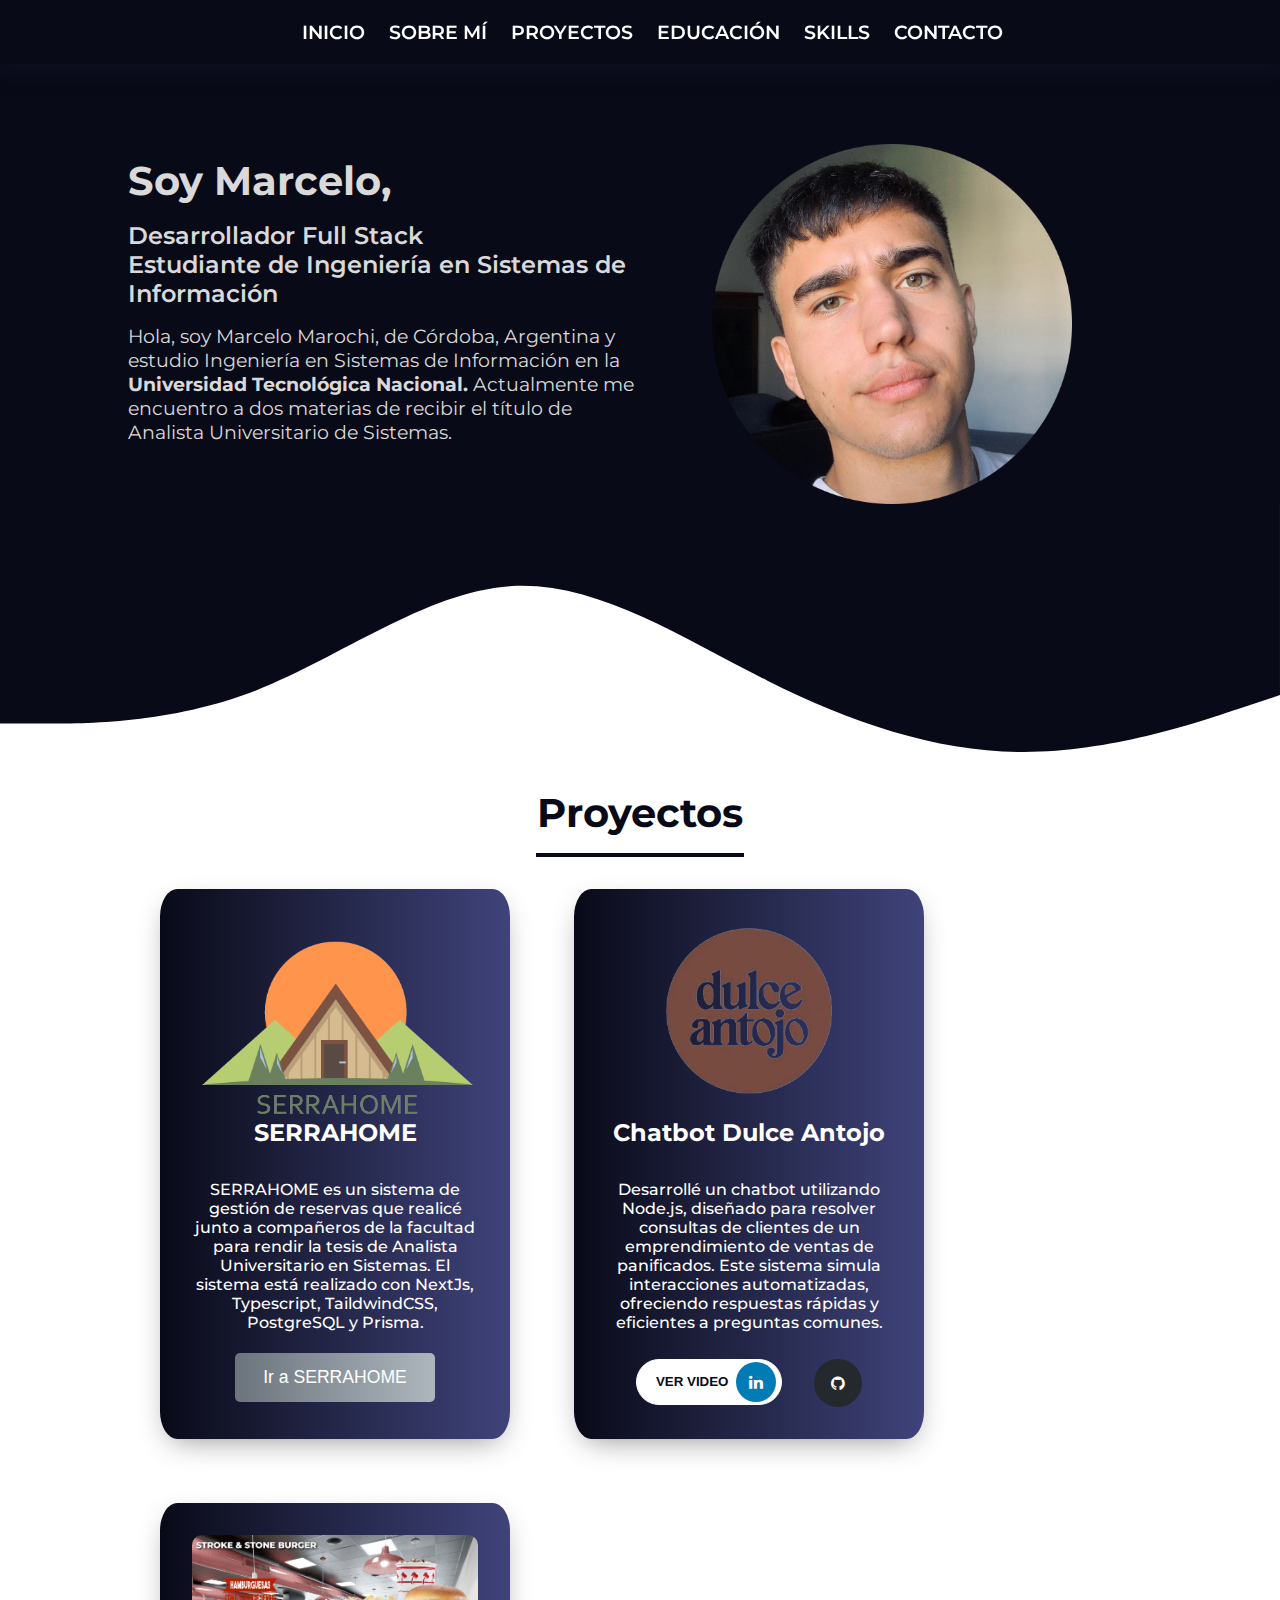
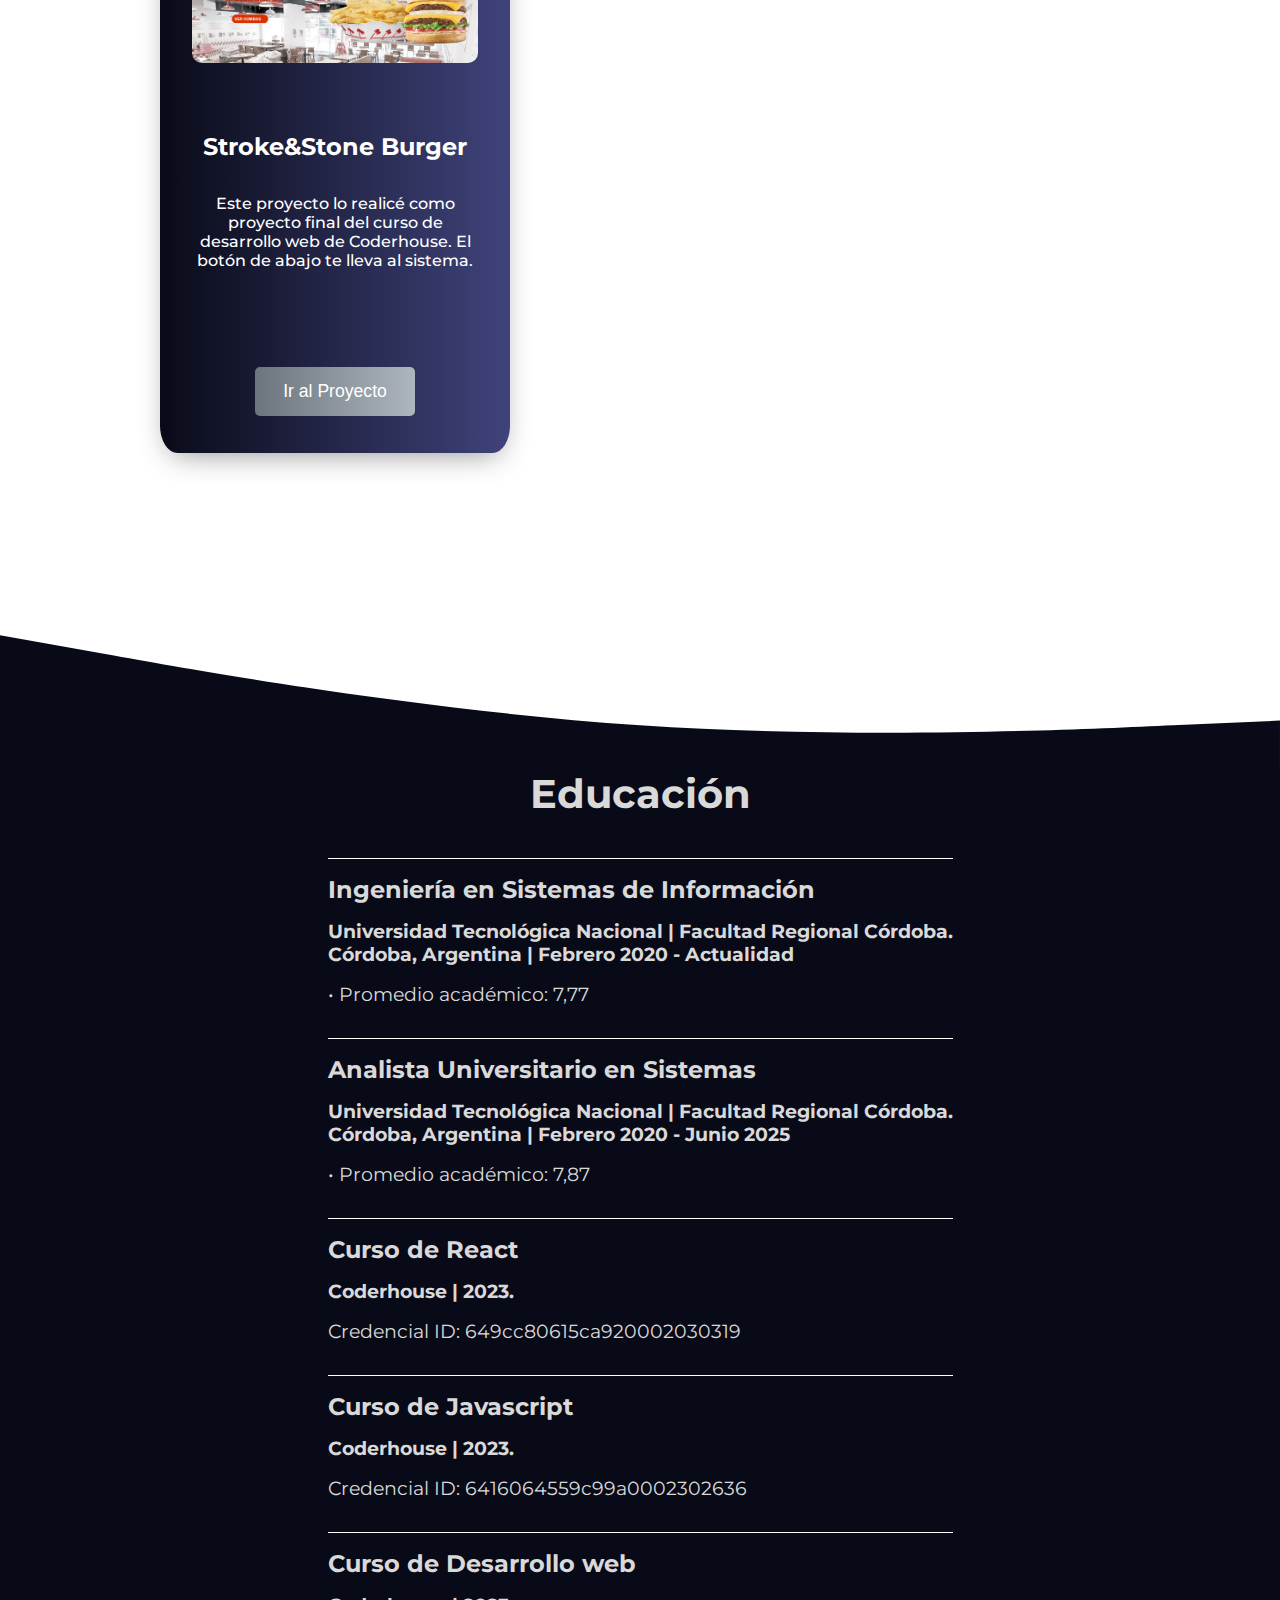
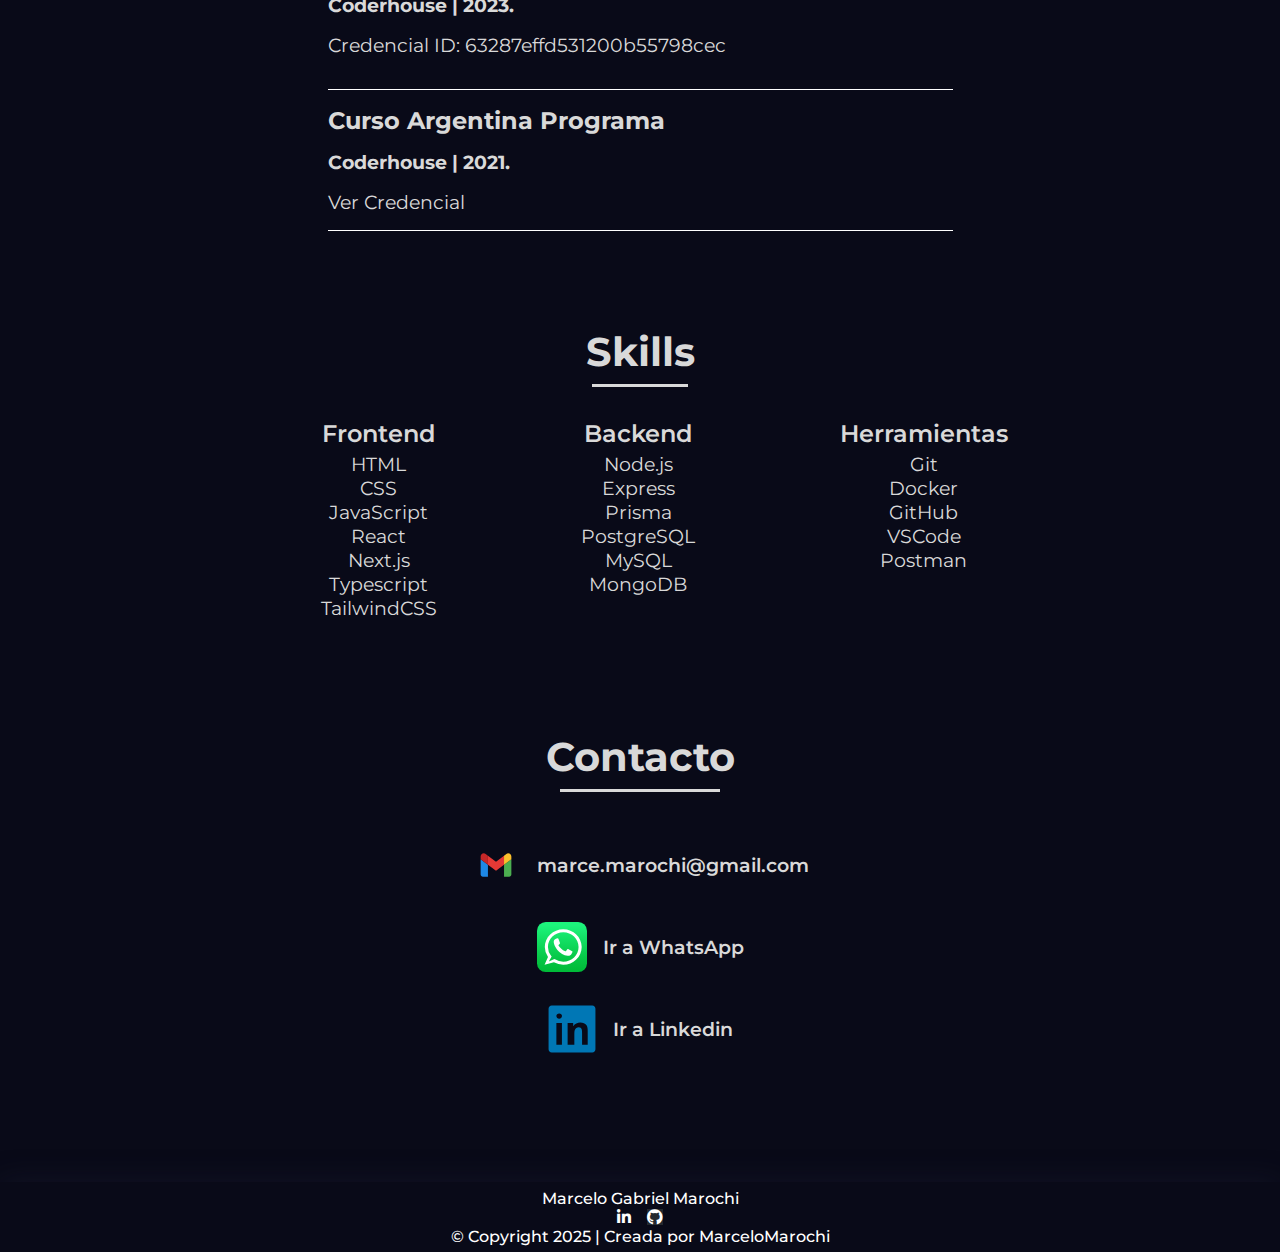
==== commit 1549f710: "actualiza el boton del proyecto chatbot que dirige a la publicación de linkedin" ====
--- a/index.html
+++ b/index.html
@@ -110,8 +110,16 @@
                  <div class="card__svg">
 
                   <div class="card__svg__iconos">
+                    <a href="https://www.linkedin.com/feed/update/urn:li:activity:7282885502892953600/" target="_blank">
+                      <button class="chatbot-linkedin-btn">
+                        Ver Video<span><i class="fa fa-linkedin"></i></span>
+                      </button>
+                    </a>
+                  </div>
+
+                  <!-- <div class="card__svg__iconos">
                     <a href="https://www.linkedin.com/feed/update/urn:li:activity:7282885502892953600/" target="_blank" class="fa fak fa-linkedin"></a>
-                  </div>
+                  </div> -->
                   <div class="card__svg__iconos">
                     <a href="https://github.com/MarceloMarochi/chatbot-nodejs" target="_blank" class="fa fak fa-github"></a>
                   </div>
@@ -276,12 +284,12 @@
       <div class="container ">
         <div>Marcelo Gabriel Marochi</div>
 
-        <a class="footer__icon" href="https://www.linkedin.com/in/marcelomarochi/" target="_blank"><i class="fab fa-linkedin"></i></a>
+        <a class="footer__icon" href="https://www.linkedin.com/in/marcelomarochi/" target="_blank"><i class="fab fa-linkedin fa-linkedin-footer"></i></a>
         <a class="footer__icon" href="https://github.com/MarceloMarochi" target="_blank"><i class="fab fa-github"></i></a>
 
         <div class="footer-bottom__copyright">
           &copy; Copyright 2025 | Creada por
-          <a href="https://github.com/MarceloMarochi" target="_blank">MarceloMarochi</a>
+          <a class="footer__name" href="https://github.com/MarceloMarochi" target="_blank">MarceloMarochi</a>
         </div>
       </div>
     </footer>
--- a/css/style.css
+++ b/css/style.css
@@ -324,15 +324,75 @@
     opacity: 0.7;
   }
 
-  .fa-linkedin {
+  /* .fa-linkedin {
     background: #007bb5;
     color: white;
-  }
+  } */
 
   .fa-github {
     background: #24292e;
     color: white;
   }
+
+  /* BOTON ANIMADO */
+.chatbot-linkedin-btn {
+    display: block;
+    position: relative;
+    background: white;
+    text-decoration: none;
+    text-transform: uppercase;
+    padding: 0.93rem 3.3rem 0.93rem 1.2rem;
+    font-weight: 700;
+    border: 0.1rem solid white;
+    border-radius: 50rem;
+    cursor: pointer;
+    z-index: 1;
+    overflow: hidden;
+    transition: all 0.5s;
+    color: var(--color-oscuro);
+}
+
+.chatbot-linkedin-btn span {
+    position: absolute;
+    background-color: #007bb5;
+    width: 2.5rem;
+    height: 2.5rem;
+    top: 50%;
+    right: 5px;
+    transform: translateY(-50%);
+    border-radius: 50%;
+}
+
+.chatbot-linkedin-btn span i {
+    color: white;
+    font-size: 1rem;
+    line-height: 2.5rem;
+}
+
+.chatbot-linkedin-btn:hover {
+    color: white;   
+}
+
+.chatbot-linkedin-btn:hover span {
+    background-color:rgb(0, 94, 138);
+}
+
+.chatbot-linkedin-btn:before {
+    content: "";
+    position: absolute;
+    top: 0;
+    left: 0;
+    height: 0;
+    width: 100%;
+    background: linear-gradient(to right,rgb(1, 112, 164),rgb(64, 187, 244));
+    z-index: -1;
+    border-radius: 0 0 50% 50%;
+    transition: all 0.5s;
+}
+
+.chatbot-linkedin-btn:hover:before {
+    height: 190%;
+}
 
 
 /* SECTION 3 - EDUCACION */
@@ -571,6 +631,14 @@
 
 .footer__icon {
     margin: 0.2rem 0.4rem;
+}
+
+.fa-linkedin-footer {
+    color: white;
+}
+
+.footer__name {
+    color: white;
 }
 
 
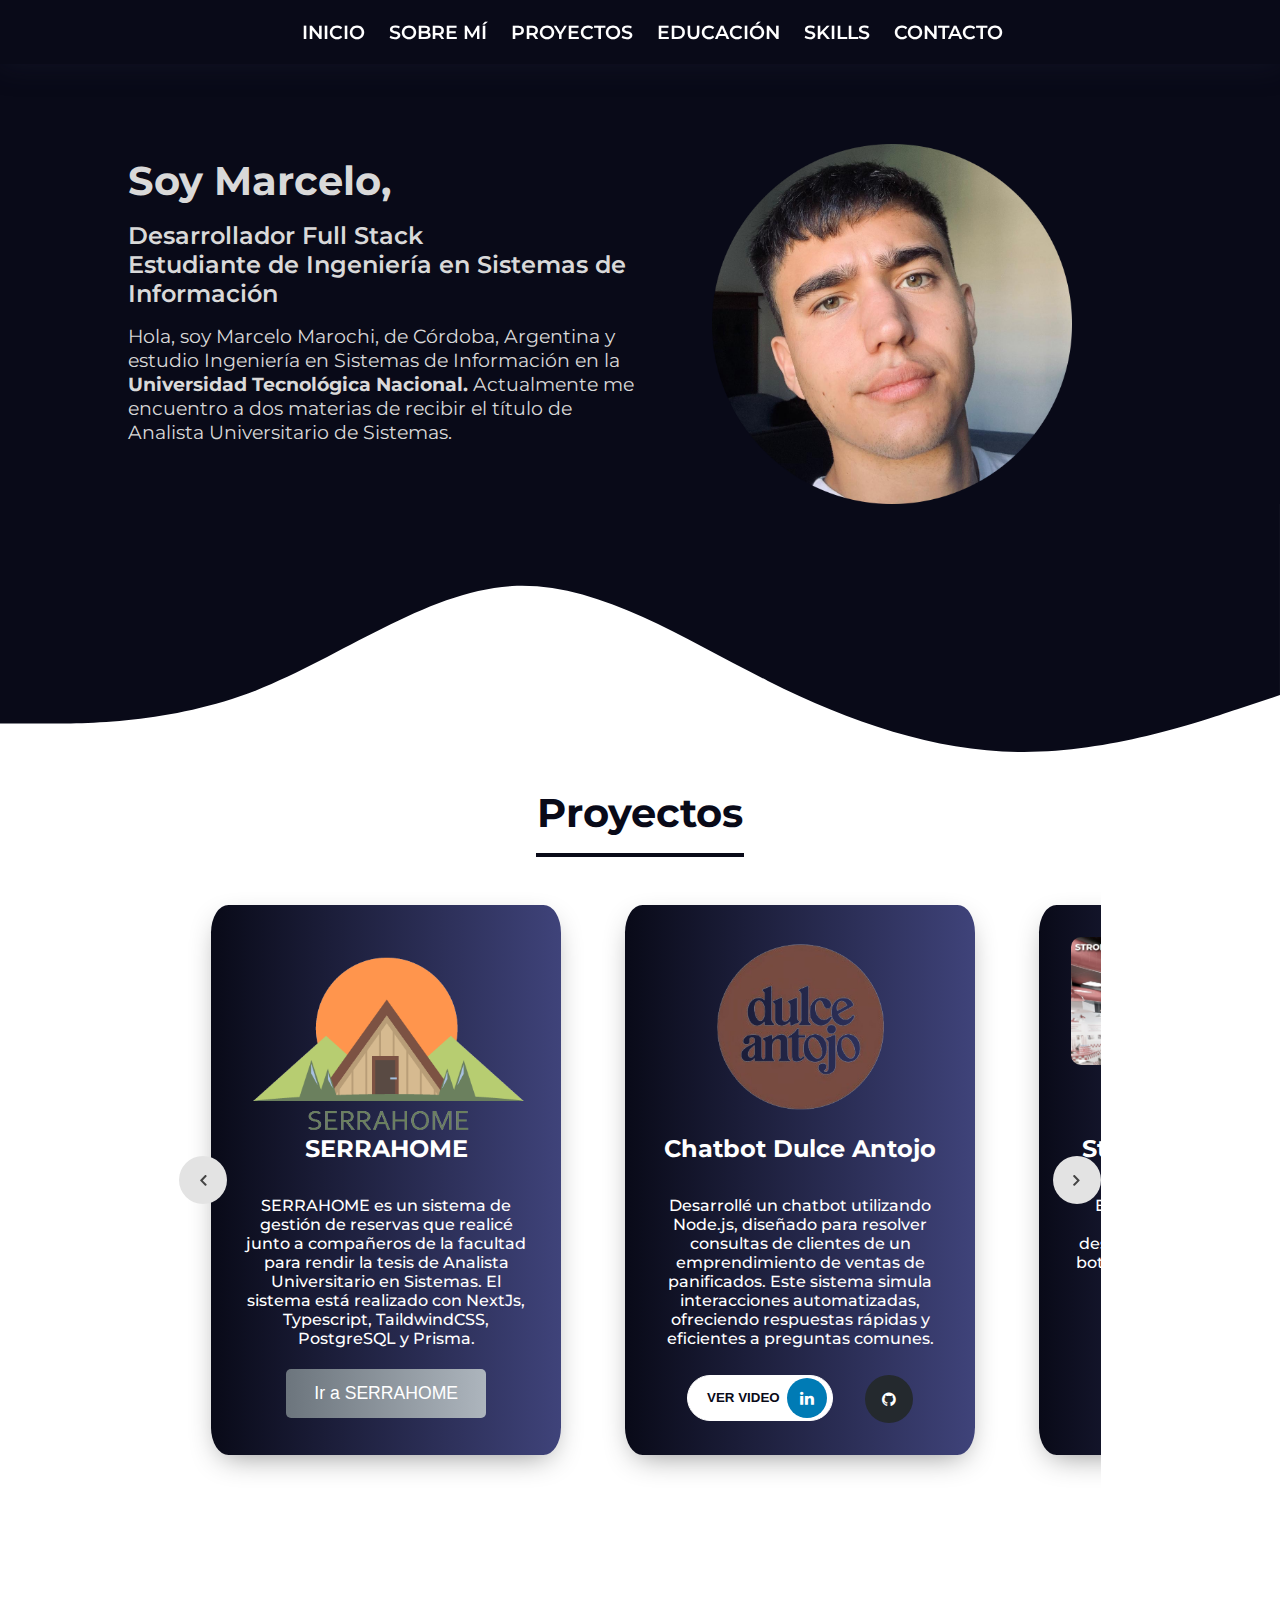
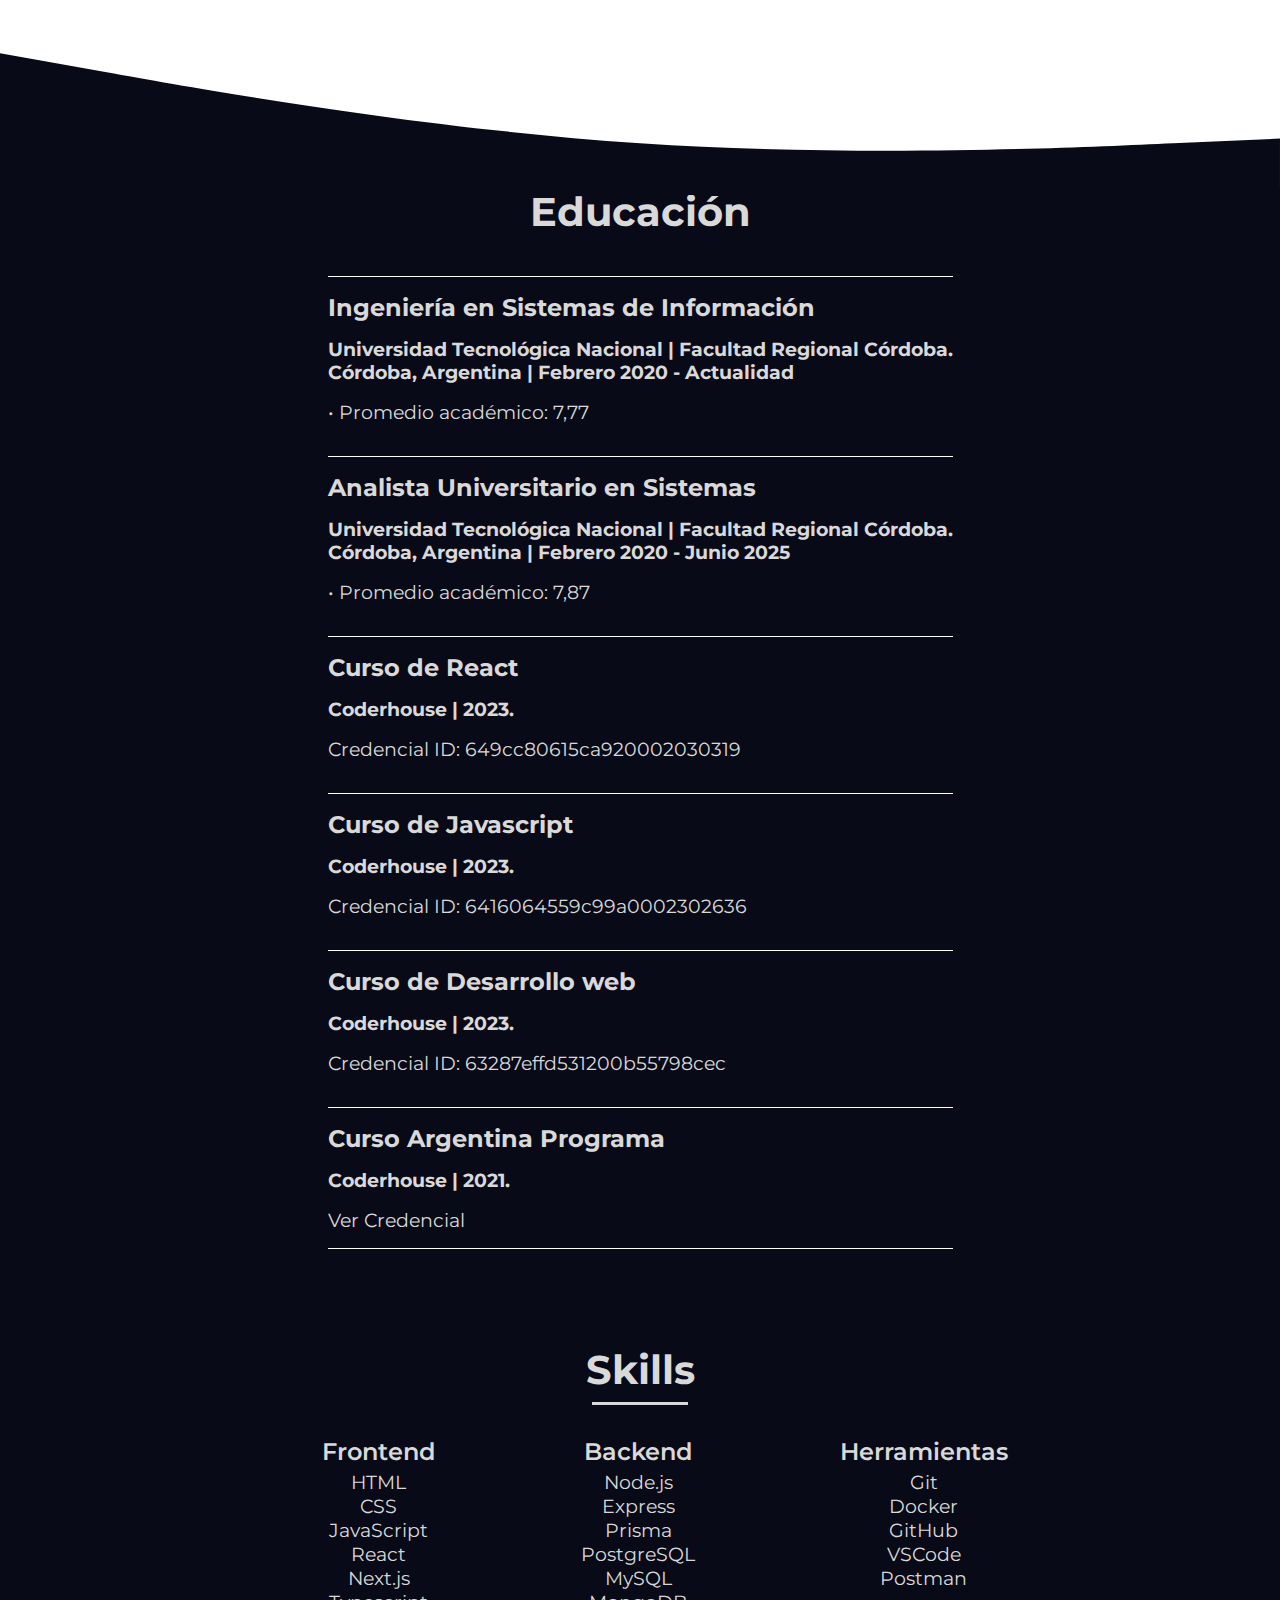
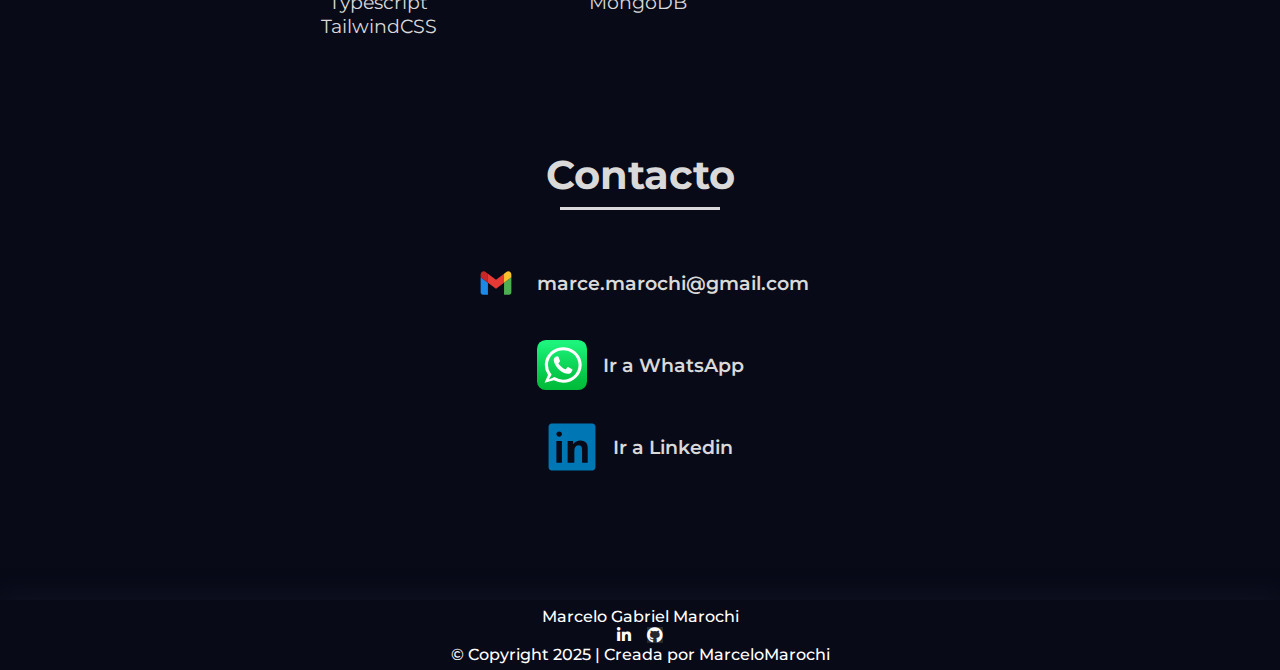
==== commit 7d732d86: "incorpora el carrusel para la sección de proyectos" ====
--- a/index.html
+++ b/index.html
@@ -85,30 +85,35 @@
 
     <!-- Proyectos -->
     <section id="proyectos">
-
       <div class="container animate__animated animate__zoomInUp">
         <h1 class="proyectos__h1">Proyectos</h1>
         <div class="heading-line"></div>
-        <div class="row ">
-          
-          <!-- Tarjeta 1 -->
-          <div class="card card--dark">
-            <img class="card__img" src="./img/logo-serrahome-png.png" alt="">
-            <h2 class="card__tittle">SERRAHOME</h2>
-            <div class="card__abajo">
-              <p class="card__description">SERRAHOME es un sistema de gestión de reservas que realicé junto a compañeros de la facultad para rendir la tesis de Analista Universitario en Sistemas. El sistema está realizado con NextJs, Typescript, TaildwindCSS, PostgreSQL y Prisma.</p>
-              <a href="pags/serrahome.html"><button class="btn degrade">Ir a SERRAHOME </button></a>
-            </div>
-          </div>
-
-          <!-- Tarjeta 2 -->
-          <div class="card card--dark">
-            <img class="card__img-dulce" src="img/dulce-antojo.png" alt="">
-            <h2 class="card__tittle">Chatbot Dulce Antojo</h2>
+    
+        <div class="carousel-list" id="carousel-list">
+          <button class="carrusel-arrow carrusel-prev" id="button-prev" data-button="button-prev" onclick="app.processingButton(event)">
+            <svg aria-hidden="true" focusable="false" data-prefix="fas" data-icon="chevron-left" class="svg-inline--fa fa-chevron-left fa-w-10" role="img" xmlns="http://www.w3.org/2000/svg" viewBox="0 0 320 512">
+              <path fill="currentColor" d="M34.52 239.03L228.87 44.69c9.37-9.37 24.57-9.37 33.94 0l22.67 22.67c9.36 9.36 9.37 24.52.04 33.9L131.49 256l154.02 154.75c9.34 9.38 9.32 24.54-.04 33.9l-22.67 22.67c-9.37 9.37-24.57 9.37-33.94 0L34.52 272.97c-9.37-9.37-9.37-24.57 0-33.94z"></path>
+            </svg>
+          </button>
+    
+          <div class="row carousel-track" id="track">
+            <!-- Tarjeta 1 -->
+            <div class="card card--dark carrusel">
+              <img class="card__img" src="./img/logo-serrahome-png.png" alt="">
+              <h2 class="card__tittle">SERRAHOME</h2>
+              <div class="card__abajo">
+                <p class="card__description">SERRAHOME es un sistema de gestión de reservas que realicé junto a compañeros de la facultad para rendir la tesis de Analista Universitario en Sistemas. El sistema está realizado con NextJs, Typescript, TaildwindCSS, PostgreSQL y Prisma.</p>
+                <a href="pags/serrahome.html"><button class="btn degrade">Ir a SERRAHOME </button></a>
+              </div>
+            </div>
+    
+            <!-- Tarjeta 2 -->
+            <div class="card card--dark carrusel">
+              <img class="card__img-dulce" src="img/dulce-antojo.png" alt="">
+              <h2 class="card__tittle">Chatbot Dulce Antojo</h2>
               <div class="card__abajo">
                 <p class="card__description">Desarrollé un chatbot utilizando Node.js, diseñado para resolver consultas de clientes de un emprendimiento de ventas de panificados. Este sistema simula interacciones automatizadas, ofreciendo respuestas rápidas y eficientes a preguntas comunes.</p>
-                 <div class="card__svg">
-
+                <div class="card__svg">
                   <div class="card__svg__iconos">
                     <a href="https://www.linkedin.com/feed/update/urn:li:activity:7282885502892953600/" target="_blank">
                       <button class="chatbot-linkedin-btn">
@@ -116,28 +121,31 @@
                       </button>
                     </a>
                   </div>
-
-                  <!-- <div class="card__svg__iconos">
-                    <a href="https://www.linkedin.com/feed/update/urn:li:activity:7282885502892953600/" target="_blank" class="fa fak fa-linkedin"></a>
-                  </div> -->
                   <div class="card__svg__iconos">
                     <a href="https://github.com/MarceloMarochi/chatbot-nodejs" target="_blank" class="fa fak fa-github"></a>
                   </div>
-
-                 </div>
-              </div>
-            </div>
-
-          <!-- Tarjeta 3 -->
-          <div class="card card--dark">
-            <img class="card__img" src="img/img-strokestoneburger.jpg" alt="">
-            <h2 class="card__tittle">Stroke&Stone Burger</h2>
+                </div>
+              </div>
+            </div>
+    
+            <!-- Tarjeta 3 -->
+            <div class="card card--dark carrusel">
+              <img class="card__img" src="img/img-strokestoneburger.jpg" alt="">
+              <h2 class="card__tittle">Stroke&Stone Burger</h2>
               <div class="card__abajo">
                 <p class="card__description">Este proyecto lo realicé como proyecto final del curso de desarrollo web de Coderhouse. El botón de abajo te lleva al sistema.</p>
                 <a href="https://marcelomarochi.github.io/proyectoFinalMarochi_desarrolloWebCoderhouse/index.html" target="_blank"><button class="btn degrade"> Ir al Proyecto</button></a>
               </div>
-            </div>
-          </div>
+            </div>          
+          </div>
+
+          
+          <button class="carrusel-arrow carrusel-next" id="button-next" data-button="button-next" onclick="app.processingButton(event)">
+            <svg aria-hidden="true" focusable="false" data-prefix="fas" data-icon="chevron-right" class="svg-inline--fa fa-chevron-right fa-w-10" role="img" xmlns="http://www.w3.org/2000/svg" viewBox="0 0 320 512">
+              <path fill="currentColor" d="M285.476 272.971L91.132 467.314c-9.373 9.373-24.569 9.373-33.941 0l-22.667-22.667c-9.357-9.357-9.375-24.522-.04-33.901L188.505 256 34.484 101.255c-9.335-9.379-9.317-24.544.04-33.901l22.667-22.667c9.373-9.373 24.569-9.373 33.941 0L285.475 239.03c9.373 9.372 9.373 24.568.001 33.941z"></path>
+            </svg>
+          </button>
+          
         </div>
       </div>
     </section>
@@ -294,5 +302,6 @@
       </div>
     </footer>
     <script src="js/main.js"></script>
+    <script src="js/script.js"></script>
   </body>
 </html>
--- a/css/style.css
+++ b/css/style.css
@@ -234,12 +234,6 @@
     color: var(--color-oscuro);
     margin-bottom: 1rem;
     text-align: center;
-}
-
-.row {
-    display: flex;
-    flex-direction: column;
-    align-items: center;
 }
 
 .card {
@@ -323,11 +317,6 @@
   .fak:hover {
     opacity: 0.7;
   }
-
-  /* .fa-linkedin {
-    background: #007bb5;
-    color: white;
-  } */
 
   .fa-github {
     background: #24292e;
@@ -394,6 +383,58 @@
     height: 190%;
 }
 
+.carousel-list {
+    position: relative;
+    display: flex;
+    align-items: center;
+    width: fit-content;
+    /* height: 304px;  */
+    padding: 1rem 0;
+    margin: 0px auto; 
+    max-width: 90vw;
+    overflow-x: hidden;
+}
+
+.carousel-track {
+    position: relative;
+    top: 0;
+    left: 0;
+    display: flex;
+    justify-content: center;
+    align-items: center;   
+    transition: .5s ease-in-out;   
+}
+
+
+.carrusel-arrow {
+    border-radius: 50%;
+    background-color:rgb(227, 227, 227);
+    position: absolute;
+    z-index: 4;
+    width: 3rem;
+    height: 3rem;
+    text-align: center;
+    border: 0;
+    cursor: pointer;
+}
+
+.carrusel-arrow:focus {
+    outline: 0;
+}
+
+.carrusel-arrow svg {
+    width: 0.8rem;
+    height: 0.8rem;
+    color: rgba(0, 0, 0, 0.7);
+}
+
+.carrusel-prev {
+    left: 0px;
+}
+
+.carrusel-next {
+    right: 0px;
+}
 
 /* SECTION 3 - EDUCACION */
 
@@ -606,7 +647,17 @@
     margin-bottom: 2rem;
     padding: 0.5rem;
     text-align: center;
-}
+    
+}
+
+.serrahome__linkedin__img {
+    transition: transform 0.3s;
+}
+
+.serrahome__linkedin__img:hover {
+    transform: scale(1.1667);
+}
+
 
 .heading-line-linkedin::before {
     content: "";
@@ -731,16 +782,15 @@
         height: 12vh;
     }
 
+    .carousel-list {
+        width: 90%;
+    }
+
 }
     
 
 @media (min-width: 1200px) {
     /* SECCION 2 PROYECTOS */
-    .row {
-        display: flex;
-        flex-flow: row wrap;
-        justify-content: space-araund;
-    }
 
     /* SECTION 3 - SKILLS */
     .flex__skills {
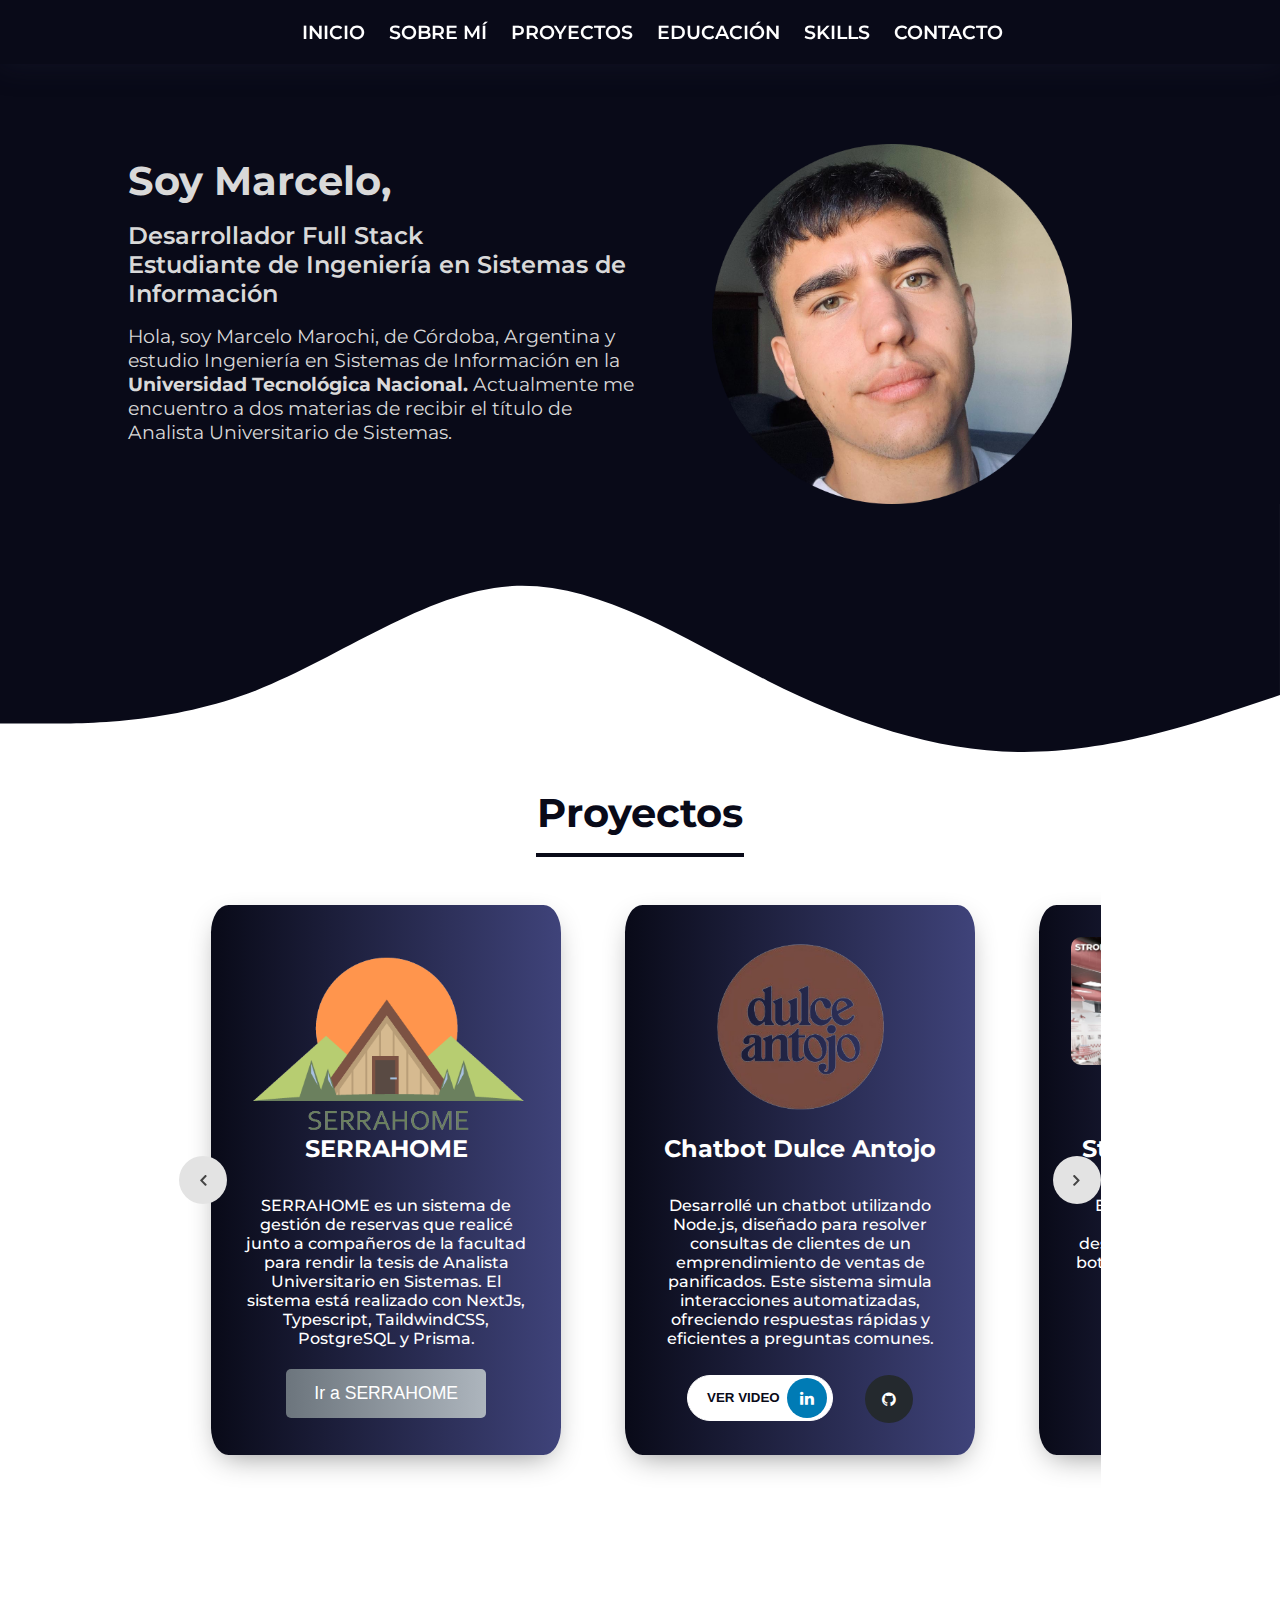
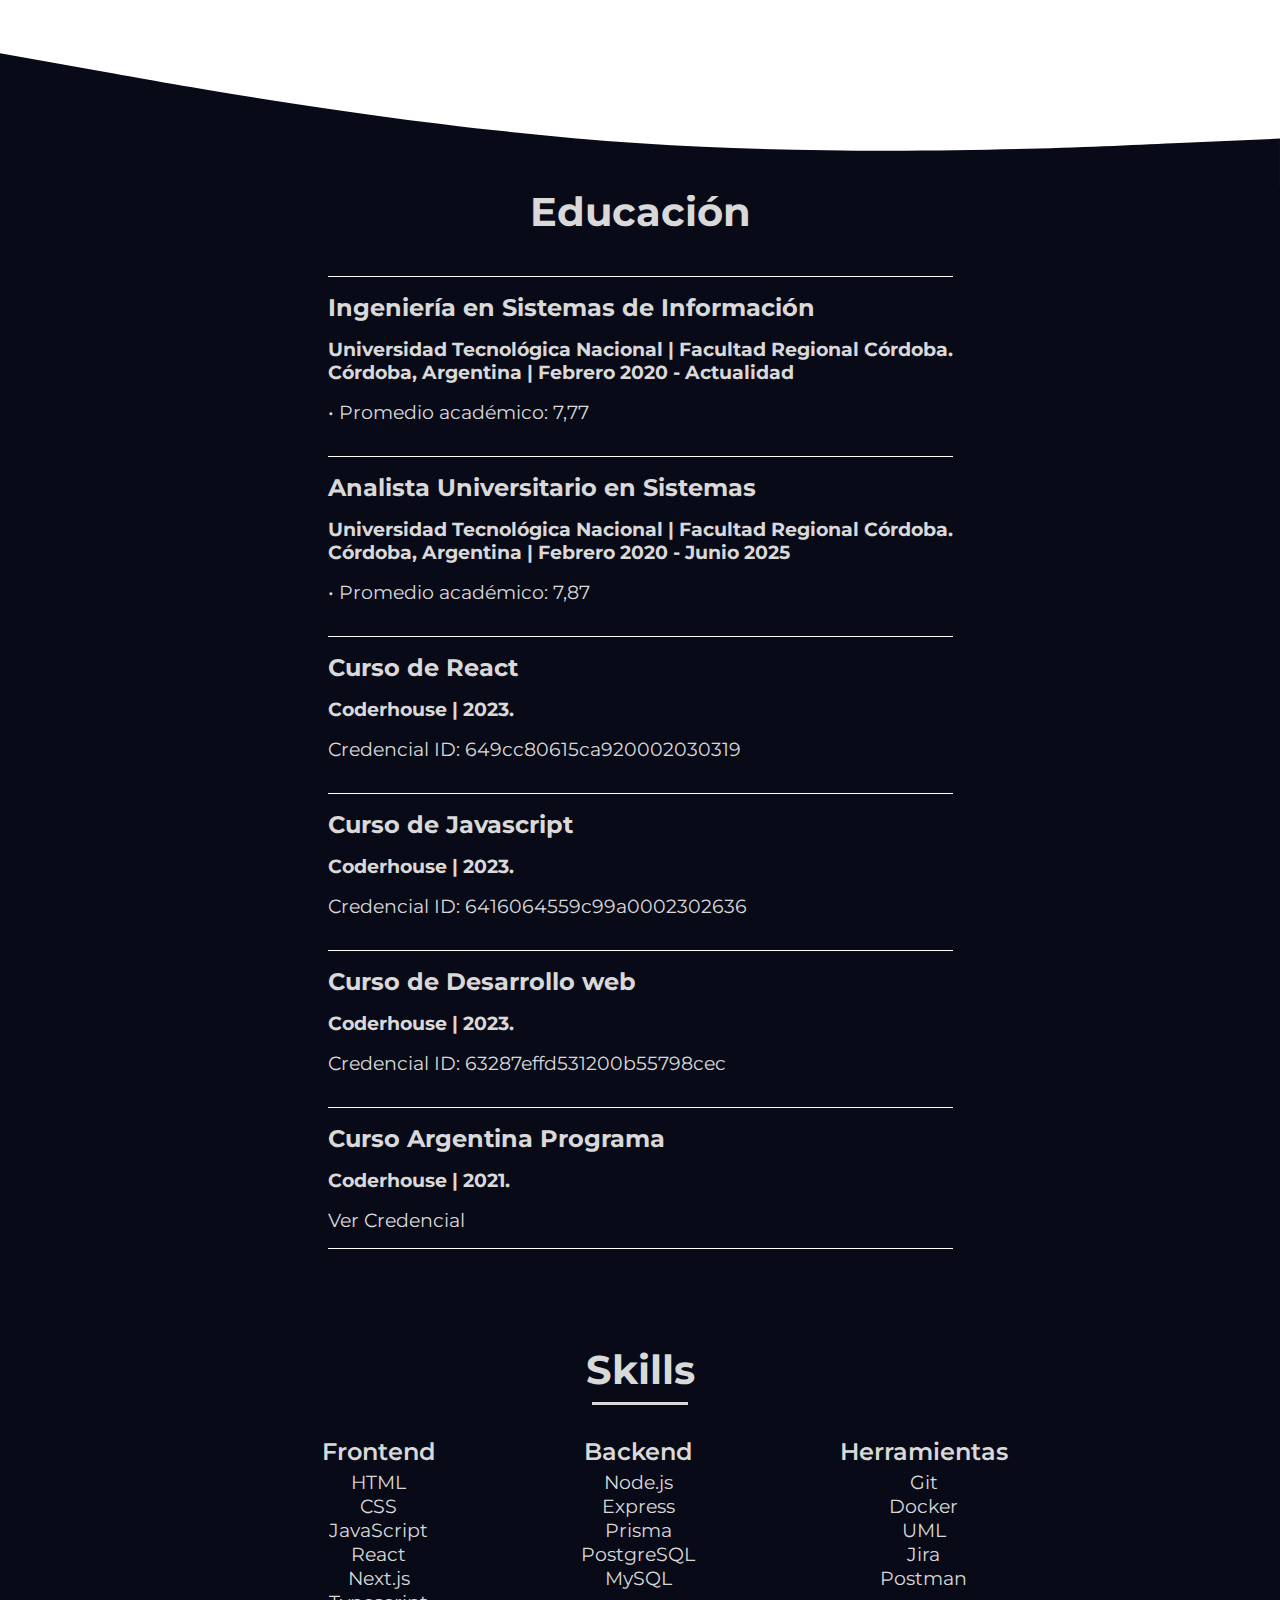
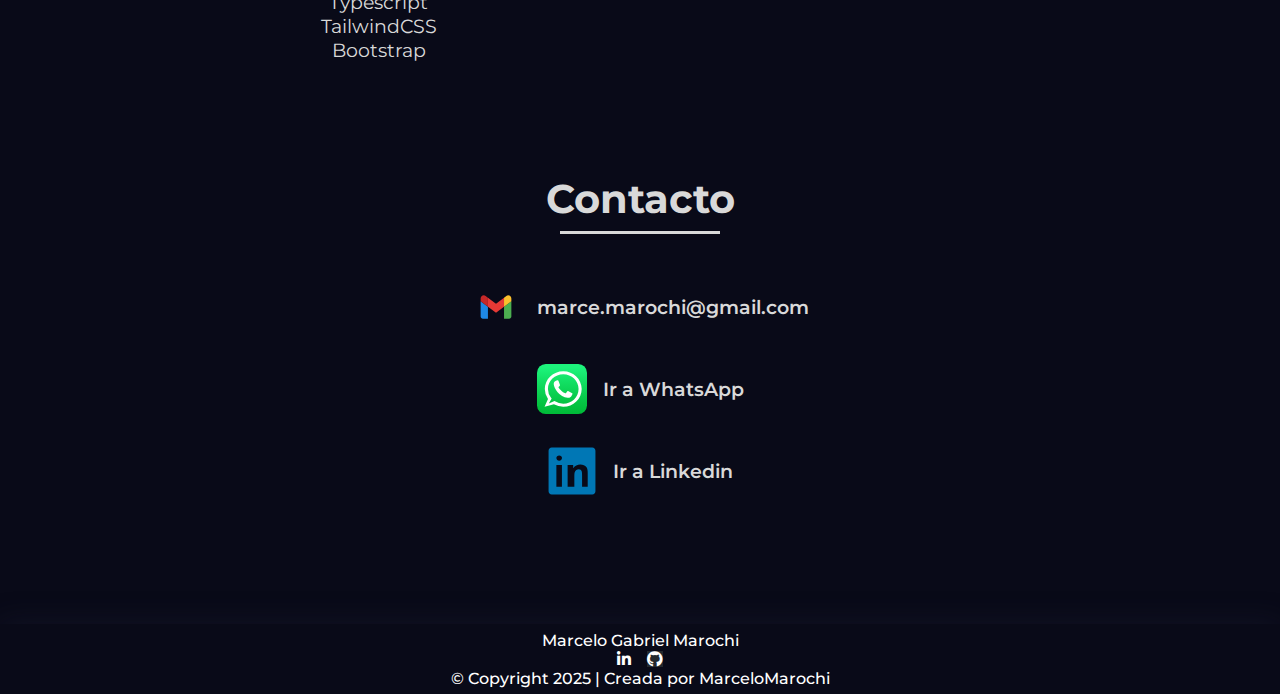
==== commit a9e9eff4: "actualizacion de skills" ====
--- a/index.html
+++ b/index.html
@@ -233,6 +233,7 @@
                 <li class="skills__li">Next.js</li>
                 <li class="skills__li">Typescript</li>
                 <li class="skills__li">TailwindCSS</li>
+                <li class="skills__li">Bootstrap</li>
               </ul>
             </div>
             <div class="skills__item">
@@ -243,7 +244,7 @@
                 <li class="skills__li">Prisma</li>
                 <li class="skills__li">PostgreSQL</li>
                 <li class="skills__li">MySQL</li>
-                <li class="skills__li">MongoDB</li>
+                <!-- <li class="skills__li">MongoDB</li> -->
               </ul>
             </div>
             <div class="skills__item">
@@ -251,8 +252,8 @@
               <ul class="skills__list">
                 <li class="skills__li">Git</li>
                 <li class="skills__li">Docker</li>
-                <li class="skills__li">GitHub</li>
-                <li class="skills__li">VSCode</li>
+                <li class="skills__li">UML</li>
+                <li class="skills__li">Jira</li>
                 <li class="skills__li">Postman</li>
               </ul>
             </div>
